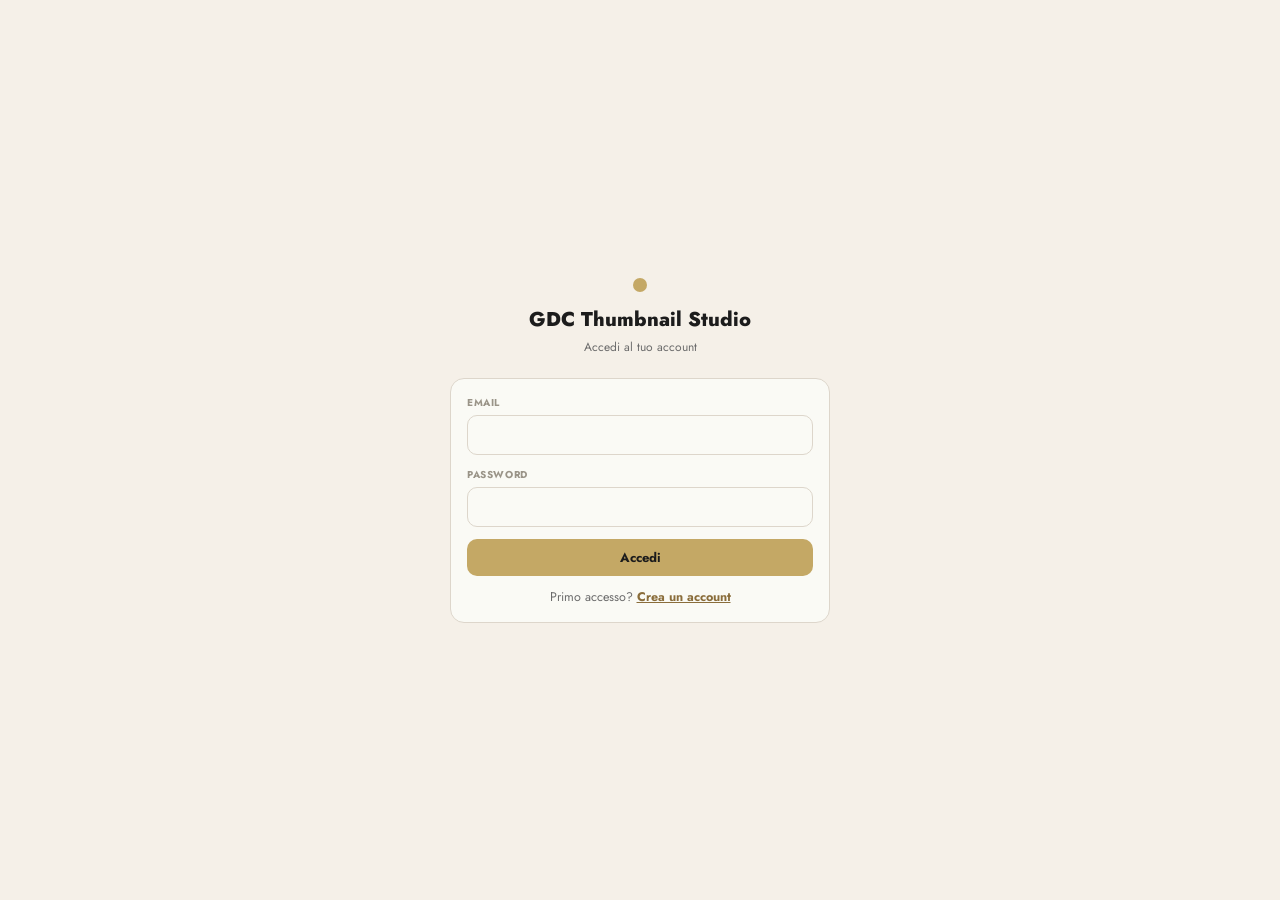
==== client.html @ 1173eec7 "Fix capture-frame job crash and add back navigation everywhere - capture_frames.py: sb_update() call" ====
<!DOCTYPE html>
<html lang="it">
<head>
<meta charset="UTF-8">
<meta name="viewport" content="width=device-width, initial-scale=1.0">
<title>GDC Thumbnail Studio — Il tuo spazio</title>
<link rel="stylesheet" href="assets/style.css">
<style>
  /* ── STEPPER VERTICALE ── */
  .stepper{ display:flex; flex-direction:column; gap:10px; }
  .step-card{ background:var(--bianco); border:1.5px solid var(--border); border-radius:14px; overflow:hidden; scroll-margin-top:70px; }
  .step-card.done{ border-color:var(--maker); }
  .step-card.current:not(.open){ border-color:var(--sabbia); }
  .step-head{ display:flex; align-items:center; gap:12px; padding:14px 16px; cursor:pointer; user-select:none; }
  .step-num{ width:28px; height:28px; border-radius:50%; background:var(--carta); border:1.5px solid var(--border); display:flex; align-items:center; justify-content:center; font-weight:800; font-size:12px; flex-shrink:0; color:var(--grigio); }
  .step-card.done .step-num{ background:var(--maker); border-color:var(--maker); color:#fff; }
  .step-card.current .step-num{ background:var(--sabbia); border-color:var(--sabbia-dk); color:var(--nero); }
  .step-title{ font-weight:800; font-size:14px; flex:1; }
  .step-chevron{ color:var(--grigio); transition:transform .2s; flex-shrink:0; }
  .step-card.open .step-chevron{ transform:rotate(180deg); }
  .step-body{ display:none; padding:0 16px 16px; }
  .step-card.open .step-body{ display:block; }
  .kit-card{ position:relative; border-radius:var(--radius-sm); overflow:hidden; border:1.5px solid var(--border); background:var(--bianco); min-height:110px; display:flex; flex-direction:column; }
  .kit-card img{ width:100%; aspect-ratio:16/9; object-fit:cover; }
  .kit-card .kit-body{ padding:8px 10px; flex:1; display:flex; flex-direction:column; gap:4px; }
  .kit-card .kit-del{ position:absolute; top:6px; right:6px; }
  .kit-card .kit-edit{ position:absolute; top:6px; left:6px; }

  /* ── SELETTORE MODELLO INLINE (button + dropdown per step) ── */
  .model-picker{ position:relative; }
  .model-picker-list{ position:absolute; top:100%; right:0; margin-top:6px; background:var(--bianco); border:1.5px solid var(--border); border-radius:12px; box-shadow:0 10px 28px rgba(0,0,0,.14); min-width:250px; max-width:320px; z-index:60; padding:6px; display:none; }
  .model-picker.open .model-picker-list{ display:block; }
  .model-picker-row{ display:flex; align-items:center; gap:8px; padding:8px 10px; border-radius:8px; cursor:pointer; font-size:12.5px; }
  .model-picker-row:hover{ background:var(--carta); }
  .model-picker-row.active{ background:var(--carta); font-weight:700; }
  .model-picker-cost{ font-size:14px; flex-shrink:0; }
  .model-picker-empty{ padding:8px 10px; font-size:12px; color:var(--grigio); }
  .model-picker-manage{ display:block; text-align:center; font-size:11px; padding:7px; margin-top:2px; border-top:1px solid var(--border); color:var(--grigio); }

  /* ── KIT → GALLERIA (riuso immagini permanenti) ── */
  .kit-pick-card{ position:relative; border-radius:var(--radius-sm); overflow:hidden; border:1.5px solid var(--border); cursor:pointer; }
  .kit-pick-card img{ width:100%; aspect-ratio:1/1; object-fit:cover; display:block; }
  .kit-pick-card .kit-pick-add{ position:absolute; inset:0; display:flex; align-items:center; justify-content:center; background:rgba(0,0,0,.0); color:#fff; font-size:22px; opacity:0; transition:opacity .15s, background .15s; }
  .kit-pick-card:hover .kit-pick-add{ opacity:1; background:rgba(0,0,0,.35); }

  /* ── MODIFICA IMMAGINE CON AI (overlay) ── */
  .edit-compare{ display:grid; grid-template-columns:1fr 1fr; gap:10px; }
  .edit-compare img{ width:100%; border-radius:10px; background:var(--carta); }
  @media (max-width:560px){ .edit-compare{ grid-template-columns:1fr; } }

  /* ── IMPOSTAZIONI: righe provider compatte ── */
  .settings-provider-row{ border:1.5px solid var(--border); border-radius:12px; padding:10px 12px; margin-bottom:8px; }
  .settings-provider-row.active{ border-color:var(--maker); }
</style>
</head>
<body>

<div class="topbar">
  <div class="topbar-left">
    <button class="btn btn-gh btn-sm" onclick="goBack('onboarding.html')">← Indietro</button>
    <a class="btn btn-gh btn-sm" href="clients.html">🔑 Master</a>
    <div class="brand" id="clientBrandName">…</div>
  </div>
  <div class="topbar-right">
    <button class="btn btn-gh btn-sm" onclick="logout()">Esci</button>
  </div>
</div>

<div class="container" id="mainContainer" style="display:none;">

  <div class="flex items-center gap-8 mb-8" style="flex-wrap:wrap;">
    <div class="ttl" style="margin:0;" id="clientTitle">—</div>
    <div id="clientTags" class="flex gap-6" style="flex-wrap:wrap;"></div>
  </div>

  <div class="tabs" id="mainTabBar">
    <button class="tab-btn on" data-tab="view-create">🎬 Crea miniatura</button>
    <button class="tab-btn" data-tab="view-profile">👤 Profilo</button>
    <button class="tab-btn" data-tab="view-settings">⚙️ Impostazioni</button>
  </div>

  <!-- ═══════════════════ VIEW: CREA MINIATURA ═══════════════════ -->
  <div class="tab-panel on" id="view-create">

    <div class="card mt-12 mb-8" style="padding:10px 14px;">
      <div class="flex items-center gap-10" style="flex-wrap:wrap;">
        <label class="lbl" style="margin:0;">Video in lavorazione</label>
        <select class="select" id="activeVideoSelect" style="max-width:360px;flex:1;"></select>
      </div>
    </div>

    <div class="stepper">

      <!-- STEP 1: CANALE & VIDEO -->
      <div class="step-card" id="step-video">
        <div class="step-head"><span class="step-num">1</span><span class="step-title">📺 Canale &amp; Video</span><span class="step-chevron">⌄</span></div>
        <div class="step-body">
          <div class="flex items-center justify-between mb-8" style="flex-wrap:wrap;gap:8px;">
            <div class="section-lbl" style="margin:0;">I tuoi video</div>
            <div class="flex gap-8">
              <button class="btn btn-s btn-sm" onclick="importFromChannel()">⟳ Importa dal canale (RSS)</button>
              <button class="btn btn-p btn-sm" onclick="openNewVideo()">＋ Aggiungi video</button>
            </div>
          </div>
          <div id="videoList"><div class="loader">Caricamento…</div></div>
        </div>
      </div>

      <!-- STEP 2: GALLERIA VOLTO -->
      <div class="step-card" id="step-gallery">
        <div class="step-head"><span class="step-num">2</span><span class="step-title">🖼️ Galleria volto</span><span class="step-chevron">⌄</span></div>
        <div class="step-body">
          <div class="section-lbl">Carica screenshot / foto del volto</div>
          <div class="dropzone" id="galleryDropzone">
            <input type="file" id="galleryFileInput" multiple accept="image/*">
            Trascina qui le immagini o clicca per selezionarle<br>
            <span class="text-xs">JPG/PNG — verranno segnate come "approvate" (curate a mano)</span>
          </div>

          <div class="card mt-12" id="captureAutoCard">
            <div class="flex items-center justify-between" style="flex-wrap:wrap;gap:8px;">
              <div>
                <div class="section-lbl" style="margin:0;">Raccolta automatica frame (yt-dlp)</div>
                <div class="text-xs text-grigio mt-8">Estrae fotogrammi candidati dai video del canale per la revisione manuale qui sotto.</div>
              </div>
              <button class="btn btn-g btn-sm" onclick="startCaptureJob()">▶ Avvia raccolta automatica</button>
            </div>
            <div id="captureJobsList" class="mt-12"></div>
          </div>

          <div class="card mt-12" id="kitToGalleryCard">
            <div class="section-lbl" style="margin:0;">Dal tuo kit permanente</div>
            <p class="text-xs text-grigio mb-8">Tocca una foto per aggiungerla direttamente alla galleria di questo video, senza ricaricarla.</p>
            <div id="kitToGalleryGrid" class="gallery-grid"></div>
          </div>

          <div class="mt-12">
            <div class="flex items-center justify-between mb-8" style="flex-wrap:wrap;gap:8px;">
              <div class="tabs" style="padding:0;" id="galleryFilterBar">
                <button class="tab-btn on" data-gf="all">Tutte</button>
                <button class="tab-btn" data-gf="candidate">Da rivedere</button>
                <button class="tab-btn" data-gf="approved">Approvate</button>
                <button class="tab-btn" data-gf="rejected">Rifiutate</button>
              </div>
            </div>
            <div id="galleryGrid" class="gallery-grid"></div>
          </div>
        </div>
      </div>

      <!-- STEP 3: SCRIPT & ANALISI -->
      <div class="step-card" id="step-script">
        <div class="step-head"><span class="step-num">3</span><span class="step-title">📝 Script &amp; Analisi</span><span class="step-chevron">⌄</span></div>
        <div class="step-body">
          <div class="flex items-center justify-between mb-8" style="flex-wrap:wrap;gap:8px;">
            <div class="section-lbl" style="margin:0;">Motore di analisi attivo</div>
            <div class="model-picker" id="textModelPicker">
              <button type="button" class="btn btn-s btn-sm" id="textModelPickerBtn" onclick="toggleModelPicker('text')">—</button>
              <div class="model-picker-list" id="textModelPickerList"></div>
            </div>
          </div>
          <div class="section-lbl">Script del video selezionato</div>
          <textarea class="textarea" id="scriptContent" style="min-height:200px;" placeholder="Incolla qui lo script, la scaletta o la bozza del video…"></textarea>
          <div class="flex gap-8 mt-12">
            <button class="btn btn-p" id="analyzeBtn" onclick="analyzeScript()">🤖 Analizza con AI</button>
            <button class="btn btn-s" onclick="saveScript()">Salva script</button>
          </div>
          <div id="scriptError" class="error-banner mt-12 hidden"></div>

          <div class="card mt-12 hidden" id="analysisCard">
            <div class="section-lbl">Analisi AI</div>
            <div class="grid grid-2">
              <div>
                <div class="lbl">Argomento</div>
                <div class="text-sm mb-8" id="an_topic">—</div>
                <div class="lbl">Tono</div>
                <div class="mb-8"><span class="tag tag-athlete" id="an_tone">—</span></div>
                <div class="lbl">Parole chiave</div>
                <div class="swatch-row mb-8" id="an_keywords"></div>
              </div>
              <div>
                <div class="lbl">Mood visivo</div>
                <div class="text-sm mb-8" id="an_mood">—</div>
                <div class="lbl">Palette colori</div>
                <div class="swatch-row mb-8" id="an_palette"></div>
              </div>
            </div>
            <div class="lbl">Titoli suggeriti (click per copiare)</div>
            <div class="swatch-row mb-8" id="an_titles"></div>
            <div class="lbl">Espressioni / pose consigliate</div>
            <div class="swatch-row mb-8" id="an_expr"></div>
            <div class="field mt-12">
              <label class="lbl">Prompt per generazione immagine (editabile)</label>
              <textarea class="textarea" id="an_prompt" style="min-height:80px;"></textarea>
            </div>
          </div>
        </div>
      </div>

      <!-- STEP 4: GENERA PROPOSTE -->
      <div class="step-card" id="step-generate">
        <div class="step-head"><span class="step-num">4</span><span class="step-title">✨ Genera proposte</span><span class="step-chevron">⌄</span></div>
        <div class="step-body">
          <div class="flex items-center justify-between mb-12" style="flex-wrap:wrap;gap:8px;">
            <div class="section-lbl" style="margin:0;">Provider attivo</div>
            <div class="model-picker" id="imageModelPicker">
              <button type="button" class="btn btn-s btn-sm" id="imageModelPickerBtn" onclick="toggleModelPicker('image')">—</button>
              <div class="model-picker-list" id="imageModelPickerList"></div>
            </div>
          </div>

          <div class="field">
            <label class="lbl">Prompt scena miniatura</label>
            <textarea class="textarea" id="genPrompt" style="min-height:90px;" placeholder="Descrivi la scena della miniatura (soggetto, espressione, ambientazione, stile)…"></textarea>
          </div>
          <div class="field">
            <label class="lbl">Prompt negativo (opzionale)</label>
            <input class="inp" id="genNegPrompt" value="blurry, low quality, distorted face, extra limbs, watermark, text">
          </div>
          <div class="field" style="max-width:220px;">
            <label class="lbl">Formato</label>
            <select class="select" id="genAspect">
              <option value="16:9">16:9 — standard YouTube</option>
              <option value="1:1">1:1 — quadrato</option>
              <option value="4:3">4:3</option>
            </select>
          </div>
          <div class="section-lbl mt-12">Immagini di riferimento volto (dalla galleria approvata)</div>
          <div id="genRefGrid" class="gallery-grid mb-8"></div>
          <button class="btn btn-p" id="generateBtn" onclick="runGenerate()">✨ Genera miniatura</button>
          <div id="genManualUpload" class="mt-12 hidden">
            <div class="info-banner mb-8">Provider "manuale": genera l'immagine altrove (es. ChatGPT/Midjourney) e caricala qui.</div>
            <div class="dropzone" id="manualResultDropzone">
              <input type="file" id="manualResultInput" accept="image/*">
              Carica l'immagine generata
            </div>
          </div>

          <div class="section-lbl mt-16">Risultati per questo video</div>
          <div id="jobsGrid" class="gallery-grid"></div>
        </div>
      </div>

      <!-- STEP 5: EDITOR -->
      <div class="step-card" id="step-editor">
        <div class="step-head"><span class="step-num">5</span><span class="step-title">🎨 Editor</span><span class="step-chevron">⌄</span></div>
        <div class="step-body">
          <div class="flex items-center gap-8 mb-8" style="flex-wrap:wrap;">
            <div class="section-lbl" style="margin:0;">Immagine di base</div>
            <button class="btn btn-s btn-sm" onclick="pickBaseFromJobs()">Da risultati generazione</button>
            <button class="btn btn-s btn-sm" onclick="pickBaseFromGallery()">Da galleria</button>
            <label class="btn btn-s btn-sm" style="cursor:pointer;">
              Carica file <input type="file" id="editorUploadInput" accept="image/*" class="hidden">
            </label>
          </div>
          <div id="baseImagePicker" class="gallery-grid hidden mb-8"></div>
          <div class="editor-layout">
            <div class="editor-canvas-wrap">
              <canvas id="editorCanvas" width="1280" height="720" style="width:100%;height:auto;"></canvas>
            </div>
            <div>
              <div class="section-lbl">Elementi</div>
              <div class="flex gap-6 wrap mb-8">
                <button class="btn btn-s btn-sm" onclick="addLayer('text')">+ Testo</button>
                <button class="btn btn-s btn-sm" onclick="addLayer('rect')">+ Rettangolo</button>
                <button class="btn btn-s btn-sm" onclick="addLayer('circle')">+ Cerchio</button>
                <button class="btn btn-s btn-sm" onclick="addLayer('arrow')">+ Freccia</button>
                <button class="btn btn-s btn-sm" onclick="addLayer('logo')">+ Logo</button>
              </div>
              <div id="layerList" class="mb-8"></div>
              <div id="layerProps"></div>
              <div class="field mt-12">
                <label class="lbl">Etichetta proposta</label>
                <input class="inp" id="proposalLabel">
              </div>
              <button class="btn btn-p btn-block" onclick="saveProposal()">💾 Salva come proposta</button>
            </div>
          </div>
        </div>
      </div>

      <!-- STEP 6: ANTEPRIMA & SBLOCCO -->
      <div class="step-card" id="step-preview">
        <div class="step-head"><span class="step-num">6</span><span class="step-title">✅ Anteprima &amp; Sblocco</span><span class="step-chevron">⌄</span></div>
        <div class="step-body">
          <p class="text-xs text-grigio mb-8">Ogni proposta ha la filigrana finché non viene sbloccata (in futuro: dopo il pagamento in base a dimensione canale/difficoltà — da definire).</p>
          <div id="proposalsByVideo"></div>
        </div>
      </div>

    </div>
  </div>

  <!-- ═══════════════════ VIEW: PROFILO ═══════════════════ -->
  <div class="tab-panel" id="view-profile">
    <div class="card mt-12">
      <div class="section-lbl">Dati del profilo</div>
      <form id="profileForm">
        <div class="field"><label class="lbl">Nome canale *</label><input class="inp" id="prof_name" required></div>
        <div class="field"><label class="lbl">URL canale</label><input class="inp" id="prof_channel_url"></div>
        <div class="grid grid-2">
          <div class="field"><label class="lbl">Nicchia</label><input class="inp" id="prof_niche"></div>
          <div class="field"><label class="lbl">Tono</label><input class="inp" id="prof_tone"></div>
        </div>
        <div class="field">
          <label class="lbl">Acquisizione screenshot</label>
          <select class="select" id="prof_capture_mode">
            <option value="manual">Solo manuale</option>
            <option value="auto">Solo automatica</option>
            <option value="both">Entrambe</option>
          </select>
        </div>
        <div class="field"><label class="lbl">Colori brand (hex, virgola)</label><input class="inp" id="prof_brand_colors"></div>
        <div class="field">
          <label class="lbl">Logo</label>
          <div class="flex items-center gap-10">
            <img id="prof_logo_preview" style="width:46px;height:46px;border-radius:10px;object-fit:cover;background:var(--carta);border:1.5px solid var(--border);">
            <input type="file" id="prof_logo_input" accept="image/*">
          </div>
        </div>
        <div class="field"><label class="lbl">Note</label><textarea class="textarea" id="prof_notes" style="min-height:70px;"></textarea></div>
        <button type="submit" class="btn btn-p btn-block">Salva profilo</button>
      </form>
    </div>

    <div class="card mt-12">
      <div class="section-lbl">Kit permanente</div>
      <p class="text-xs text-grigio mb-8">Foto del volto, documenti e regole di stile disponibili per ogni miniatura futura — non legati a un singolo video.</p>

      <div class="dropzone" id="kitImageDropzone">
        <input type="file" id="kitImageInput" multiple accept="image/*">
        Trascina qui foto di riferimento del volto o clicca per selezionarle
      </div>

      <div class="grid grid-2 mt-12">
        <label class="btn btn-s" style="cursor:pointer;justify-content:center;">
          📄 Carica documento <input type="file" id="kitDocInput" class="hidden">
        </label>
        <button class="btn btn-s" onclick="openKitNoteField()">📝 Aggiungi nota di stile</button>
      </div>

      <div class="field mt-12 hidden" id="kitNoteField">
        <label class="lbl">Nota di stile</label>
        <textarea class="textarea" id="kitNoteText" style="min-height:70px;" placeholder="Es. usa sempre sfondo scuro, font in maiuscolo, colori del brand…"></textarea>
        <button class="btn btn-p btn-sm mt-8" onclick="addKitNote()">Salva nota</button>
      </div>

      <div id="kitGrid" class="gallery-grid mt-12"></div>
    </div>
  </div>

  <!-- ═══════════════════ VIEW: IMPOSTAZIONI ═══════════════════ -->
  <div class="tab-panel" id="view-settings">

    <div class="card mt-12">
      <div class="section-lbl">🤖 Motori AI — tutti i passaggi</div>
      <p class="text-xs text-grigio mb-8">
        Stessa lista che vedi nei pulsanti rapidi di Script &amp; Analisi e Genera proposte —
        qui puoi anche aggiungere provider, incollare chiavi API e aprire il sito dell'IA.
        Le modifiche sono immediate ovunque nel tool.
      </p>

      <div class="section-lbl">📝 Analisi script</div>
      <div id="settingsListText" class="mb-8"></div>
      <button class="btn btn-s btn-sm mb-16" onclick="openSettingsProviderForm('text')">＋ Aggiungi motore analisi</button>

      <div class="section-lbl">✨ Generazione immagini</div>
      <div id="settingsListImage" class="mb-8"></div>
      <button class="btn btn-s btn-sm mb-16" onclick="openSettingsProviderForm('image')">＋ Aggiungi provider immagine</button>

      <div class="section-lbl">✏️ Modifica immagine (AI)</div>
      <div id="settingsListEdit" class="mb-8"></div>
      <button class="btn btn-s btn-sm" onclick="openSettingsProviderForm('edit')">＋ Aggiungi provider modifica</button>
    </div>

    <div class="card mt-12">
      <div class="section-lbl">🔔 Notifiche</div>
      <p class="text-xs text-grigio mb-8">L'invio vero e proprio arriva più avanti — da qui puoi già salvare le tue preferenze.</p>
      <div id="notifPrefsList"></div>
      <button class="btn btn-s btn-sm mt-8" onclick="saveNotificationPrefs()">Salva preferenze</button>
    </div>

    <div class="card mt-12">
      <div class="section-lbl">🔒 Dati sensibili</div>
      <div class="field"><label class="lbl">Email account</label><input class="inp" id="sec_email" disabled></div>
      <div class="grid grid-2">
        <div class="field"><label class="lbl">Nuova password</label><input class="inp" type="password" id="sec_pass1" autocomplete="new-password"></div>
        <div class="field"><label class="lbl">Conferma password</label><input class="inp" type="password" id="sec_pass2" autocomplete="new-password"></div>
      </div>
      <button class="btn btn-p btn-sm" onclick="changePassword()">Aggiorna password</button>
      <p class="text-xs text-grigio mt-8">Nome, canale, nicchia e logo si modificano nella tab Profilo.</p>
    </div>

  </div>

</div>

<!-- SHEET: gestione provider (Impostazioni) -->
<div class="overlay" id="settingsProvOverlay" onclick="if(event.target===this) closeOverlay('settingsProvOverlay')">
  <div class="sheet">
    <div class="sheet-header">
      <span class="sheet-title" id="settingsProvTitle">Nuovo provider</span>
      <button class="sheet-close" onclick="closeOverlay('settingsProvOverlay')">✕</button>
    </div>
    <form id="settingsProvForm">
      <input type="hidden" id="sf_target">
      <input type="hidden" id="sf_editId">
      <div class="field"><label class="lbl">Nome visualizzato</label><input class="inp" id="sf_name" required></div>
      <div class="field"><label class="lbl">Tipo</label><select class="select" id="sf_kind"></select></div>
      <div class="field"><label class="lbl">Modello (id sul provider)</label><input class="inp" id="sf_model"></div>
      <div class="field">
        <label class="lbl">Chiave API</label>
        <input class="inp" type="password" id="sf_api_key" autocomplete="off">
        <div class="hint" id="sf_key_link"></div>
      </div>
      <div class="field"><label class="lbl">Nome secret (alternativa alla chiave sopra)</label><input class="inp" id="sf_secret"></div>
      <div class="field"><label class="lbl">Parametri extra (JSON, opzionale)</label><textarea class="textarea" id="sf_extra"></textarea></div>
      <button type="submit" class="btn btn-p btn-block">Salva provider</button>
    </form>
  </div>
</div>

<!-- SHEET: nuovo video -->
<div class="overlay" id="newVideoOverlay" onclick="if(event.target===this) closeOverlay('newVideoOverlay')">
  <div class="sheet">
    <div class="sheet-header"><span class="sheet-title">Nuovo video</span><button class="sheet-close" onclick="closeOverlay('newVideoOverlay')">✕</button></div>
    <form id="newVideoForm">
      <div class="field"><label class="lbl">Titolo</label><input class="inp" id="nv_title" required></div>
      <div class="field"><label class="lbl">URL YouTube (opzionale)</label><input class="inp" id="nv_url" placeholder="https://youtube.com/watch?v=…"></div>
      <button type="submit" class="btn btn-p btn-block">Aggiungi</button>
    </form>
  </div>
</div>

<!-- SHEET: dettaglio immagine galleria -->
<div class="overlay" id="imgDetailOverlay" onclick="if(event.target===this) closeOverlay('imgDetailOverlay')">
  <div class="sheet">
    <div class="sheet-header"><span class="sheet-title">Dettaglio immagine</span><button class="sheet-close" onclick="closeOverlay('imgDetailOverlay')">✕</button></div>
    <img id="imgDetailPreview" style="width:100%;border-radius:10px;margin-bottom:12px;">
    <div class="grid grid-2">
      <div class="field"><label class="lbl">Posa</label><input class="inp" id="imgDetailPose" placeholder="es. braccia incrociate"></div>
      <div class="field"><label class="lbl">Espressione</label><input class="inp" id="imgDetailExpr" placeholder="es. sorpreso"></div>
    </div>
    <div class="field"><label class="lbl">Tag (virgola)</label><input class="inp" id="imgDetailTags"></div>
    <div class="flex gap-8 mb-8">
      <button class="btn btn-g btn-sm" onclick="setImgStatus('approved')">✓ Approva</button>
      <button class="btn btn-s btn-sm" onclick="setImgStatus('candidate')">↺ Da rivedere</button>
      <button class="btn btn-o btn-sm" onclick="setImgStatus('rejected')">✕ Rifiuta</button>
    </div>
    <div class="flex gap-8">
      <button class="btn btn-s btn-block" onclick="saveImgDetail()">Salva tag</button>
      <button class="btn btn-gh" onclick="deleteImg()">Elimina</button>
    </div>
  </div>
</div>

<!-- SHEET: modifica immagine con AI (via testo) -->
<div class="overlay" id="imgEditOverlay" onclick="if(event.target===this) closeOverlay('imgEditOverlay')">
  <div class="sheet">
    <div class="sheet-header">
      <span class="sheet-title">✏️ Modifica con AI</span>
      <button class="sheet-close" onclick="closeOverlay('imgEditOverlay')">✕</button>
    </div>

    <div class="flex items-center justify-between mb-8" style="flex-wrap:wrap;gap:8px;">
      <div class="section-lbl" style="margin:0;">Motore di modifica attivo</div>
      <div class="model-picker" id="editModelPicker">
        <button type="button" class="btn btn-s btn-sm" id="editModelPickerBtn" onclick="toggleModelPicker('edit')">—</button>
        <div class="model-picker-list" id="editModelPickerList"></div>
      </div>
    </div>

    <div class="edit-compare mb-12">
      <div>
        <div class="lbl">Originale</div>
        <img id="editOrigImg">
      </div>
      <div>
        <div class="lbl">Risultato</div>
        <img id="editResultImg" style="display:none;">
        <div id="editResultPlaceholder" class="empty text-xs" style="padding:24px 8px;">Scrivi un'istruzione e genera per vedere il risultato qui.</div>
      </div>
    </div>

    <div class="field">
      <label class="lbl">Istruzione di modifica</label>
      <textarea class="textarea" id="editPrompt" style="min-height:70px;" placeholder="Es. rendi lo sfondo più scuro, aggiungi un sorriso, cambia la maglietta di colore blu…"></textarea>
    </div>
    <div id="editError" class="error-banner mt-8 hidden"></div>
    <button class="btn btn-p btn-block mt-8" id="editRunBtn" onclick="runImageEdit()">✨ Genera modifica</button>

    <div class="flex gap-8 mt-12 hidden" id="editApplyRow">
      <button class="btn btn-s btn-block" onclick="applyEditResult('new')">Salva come nuova immagine</button>
      <button class="btn btn-g btn-block" onclick="applyEditResult('replace')">Sostituisci originale</button>
    </div>
  </div>
</div>

<script src="assets/app.js"></script>
<script src="assets/client-page.js"></script>
</body>
</html>
---- assets/style.css ----
/* GDC Thumbnail Studio — design system condiviso */
@import url('https://fonts.googleapis.com/css2?family=Jost:wght@400;500;600;700;800&display=swap');

:root{
  --carta:#F5F0E8; --nero:#1C1C1C; --bianco:#FAFAF5;
  --maker:#4A7C59; --maker-bg:#C7DFCF; --maker-dk:#3A6145;
  --sabbia:#C4A865; --sabbia-dk:#8A6D3B; --sabbia-bg:#E9DFC9; --sabbia-txt:#7A5C20;
  --life:#C2193A; --life-mid:#E9415A; --life-bg:#F5E0E6;
  --athlete:#2B5F9E; --athlete-bg:#D9E6F3;
  --grigio:#6B6B6B; --grigio-lt:#9A9488; --border:#ddd6cb;
  --radius:14px; --radius-sm:10px;
}
@media(prefers-color-scheme:dark){
  :root{ --carta:#1A1A1A; --bianco:#242424; --nero:#F0EBE1; --border:#3A3A3A; --grigio:#9A9A9A; --grigio-lt:#7A7A7A; }
}
*{ box-sizing:border-box; margin:0; padding:0; -webkit-tap-highlight-color:transparent; }
html,body{ height:100%; }
body{
  font-family:'Jost',sans-serif; background:var(--carta); color:var(--nero);
  min-height:100vh; font-size:14px;
}
input,textarea,button,select{ font-family:inherit; font-size:inherit; color:inherit; }
a{ color:inherit; }
img{ max-width:100%; display:block; }

/* ── LAYOUT ── */
.topbar{
  display:flex; align-items:center; justify-content:space-between;
  padding:0 20px; height:58px; background:var(--bianco);
  border-bottom:1.5px solid var(--border); position:sticky; top:0; z-index:100; gap:12px;
}
.topbar-left{ display:flex; align-items:center; gap:12px; min-width:0; }
.brand{ display:flex; align-items:center; gap:8px; font-weight:800; font-size:15px; letter-spacing:-.01em; white-space:nowrap; }
.brand-dot{ width:10px; height:10px; border-radius:50%; background:var(--sabbia); flex-shrink:0; }
.topbar-right{ display:flex; align-items:center; gap:8px; flex-shrink:0; }
.container{ max-width:1180px; margin:0 auto; padding:20px; }
.container-sm{ max-width:520px; margin:0 auto; padding:20px; }

/* ── BUTTONS ── */
.btn{ padding:9px 16px; border-radius:10px; border:none; font-weight:700; font-size:13px; cursor:pointer; transition:background .15s,transform .1s,border-color .15s; font-family:'Jost',sans-serif; display:inline-flex; align-items:center; gap:6px; white-space:nowrap; }
.btn:active{ transform:scale(.98); }
.btn:disabled{ opacity:.5; cursor:not-allowed; }
.btn-p{ background:var(--sabbia); color:var(--nero); }
.btn-p:hover:not(:disabled){ background:#B89855; }
.btn-g{ background:var(--maker); color:#fff; }
.btn-g:hover:not(:disabled){ background:var(--maker-dk); }
.btn-o{ background:var(--life); color:#fff; }
.btn-o:hover:not(:disabled){ background:#a3122f; }
.btn-s{ background:var(--carta); color:var(--nero); border:1.5px solid var(--border); }
.btn-s:hover:not(:disabled){ background:var(--border); }
.btn-gh{ background:transparent; color:var(--grigio); border:1.5px solid var(--border); }
.btn-gh:hover:not(:disabled){ background:var(--bianco); border-color:var(--grigio); }
.btn-sm{ padding:6px 11px; font-size:12px; }
.btn-icon{ width:34px; height:34px; padding:0; border-radius:9px; display:inline-flex; align-items:center; justify-content:center; }
.btn-block{ width:100%; justify-content:center; }

/* ── FORMS ── */
.field{ display:flex; flex-direction:column; gap:5px; margin-bottom:12px; }
.lbl{ font-size:10px; font-weight:700; color:var(--grigio-lt); letter-spacing:.06em; text-transform:uppercase; }
.inp,.select,.textarea{
  width:100%; padding:9px 12px; border-radius:var(--radius-sm); border:1.5px solid var(--border);
  background:var(--bianco); color:var(--nero); outline:none; transition:border-color .15s; font-family:'Jost',sans-serif;
}
.inp:focus,.select:focus,.textarea:focus{ border-color:var(--sabbia); }
.textarea{ resize:vertical; min-height:110px; line-height:1.5; }
.hint{ font-size:11px; color:var(--grigio); }
.error-banner{ background:var(--life-bg); color:var(--life); border:1.5px solid var(--life); border-radius:var(--radius-sm); padding:10px 13px; font-size:12.5px; font-weight:600; }
.info-banner{ background:var(--athlete-bg); color:var(--athlete); border:1.5px solid var(--athlete); border-radius:var(--radius-sm); padding:10px 13px; font-size:12.5px; font-weight:600; }
.ok-banner{ background:var(--maker-bg); color:var(--maker-dk); border:1.5px solid var(--maker); border-radius:var(--radius-sm); padding:10px 13px; font-size:12.5px; font-weight:600; }

/* ── CARDS ── */
.card{ background:var(--bianco); border:1.5px solid var(--border); border-radius:var(--radius); padding:16px; }
.card + .card{ margin-top:10px; }
.ttl{ font-size:19px; font-weight:800; letter-spacing:-.02em; margin-bottom:14px; }
.section-lbl{ font-size:11px; font-weight:700; color:var(--grigio-lt); text-transform:uppercase; letter-spacing:.07em; margin-bottom:8px; }

/* ── TAGS / BADGES ── */
.tag{ font-size:10px; font-weight:700; letter-spacing:.03em; padding:3px 9px; border-radius:999px; border:1.5px solid; display:inline-flex; align-items:center; gap:4px; white-space:nowrap; }
.tag-sabbia{ background:var(--sabbia-bg); color:var(--sabbia-txt); border-color:var(--sabbia); }
.tag-maker{ background:var(--maker-bg); color:var(--maker-dk); border-color:var(--maker); }
.tag-life{ background:var(--life-bg); color:var(--life); border-color:var(--life); }
.tag-athlete{ background:var(--athlete-bg); color:var(--athlete); border-color:var(--athlete); }
.tag-grigio{ background:var(--border); color:var(--grigio); border-color:var(--grigio-lt); }

/* ── TABS ── */
.tabs{ display:flex; gap:4px; overflow-x:auto; padding-bottom:2px; scrollbar-width:none; }
.tabs::-webkit-scrollbar{ display:none; }
.tab-btn{ flex-shrink:0; padding:9px 15px; border-radius:10px 10px 0 0; border:none; background:transparent; color:var(--grigio); font-weight:700; font-size:12.5px; cursor:pointer; font-family:'Jost',sans-serif; border-bottom:2.5px solid transparent; transition:all .15s; }
.tab-btn:hover{ color:var(--nero); }
.tab-btn.on{ color:var(--nero); border-bottom-color:var(--sabbia); background:var(--bianco); }
.tab-panel{ display:none; }
.tab-panel.on{ display:block; }

/* ── GRIDS ── */
.grid{ display:grid; gap:12px; }
.grid-2{ grid-template-columns:1fr 1fr; }
.grid-3{ grid-template-columns:repeat(3,1fr); }
.grid-4{ grid-template-columns:repeat(4,1fr); }
.gallery-grid{ display:grid; grid-template-columns:repeat(auto-fill,minmax(150px,1fr)); gap:10px; }
@media(max-width:720px){ .grid-2,.grid-3,.grid-4{ grid-template-columns:1fr 1fr; } }

/* ── CLIENT LIST ── */
.client-card{ background:var(--bianco); border:1.5px solid var(--border); border-radius:var(--radius); padding:14px 16px; display:flex; align-items:center; gap:12px; text-decoration:none; color:var(--nero); transition:border-color .15s,transform .1s; cursor:pointer; }
.client-card:hover{ border-color:var(--sabbia); transform:translateY(-1px); }
.client-avatar{ width:44px; height:44px; border-radius:12px; background:var(--sabbia-bg); display:flex; align-items:center; justify-content:center; font-weight:800; font-size:16px; color:var(--sabbia-dk); flex-shrink:0; overflow:hidden; }
.client-avatar img{ width:100%; height:100%; object-fit:cover; }
.client-info{ flex:1; min-width:0; display:flex; flex-direction:column; gap:4px; }
.client-name{ font-weight:800; font-size:14.5px; white-space:nowrap; overflow:hidden; text-overflow:ellipsis; }
.client-meta{ display:flex; gap:6px; flex-wrap:wrap; }
.client-stats{ display:flex; gap:14px; flex-shrink:0; }
.mini-stat{ display:flex; flex-direction:column; align-items:center; gap:1px; }
.mini-stat b{ font-size:15px; }
.mini-stat span{ font-size:9px; color:var(--grigio); text-transform:uppercase; letter-spacing:.04em; }
.arrow{ color:var(--border); font-size:1.1rem; }

/* ── GALLERY IMAGE CARD ── */
.img-card{ position:relative; border-radius:var(--radius-sm); overflow:hidden; border:1.5px solid var(--border); background:var(--bianco); aspect-ratio:16/9; }
.img-card img{ width:100%; height:100%; object-fit:cover; }
.img-card .img-badge{ position:absolute; top:6px; left:6px; }
.img-card .img-actions{ position:absolute; bottom:0; left:0; right:0; display:flex; gap:4px; padding:6px; background:linear-gradient(transparent,rgba(0,0,0,.55)); opacity:0; transition:opacity .15s; }
.img-card:hover .img-actions{ opacity:1; }
.img-card .img-actions .btn{ flex:1; padding:5px; font-size:11px; }

/* ── DROPZONE ── */
.dropzone{ border:2px dashed var(--border); border-radius:var(--radius); padding:26px; text-align:center; color:var(--grigio); cursor:pointer; transition:border-color .15s,background .15s; }
.dropzone:hover,.dropzone.drag{ border-color:var(--sabbia); background:var(--sabbia-bg); }
.dropzone input{ display:none; }

/* ── MODAL / SHEET ── */
.overlay{ position:fixed; inset:0; background:rgba(28,28,28,.45); z-index:200; opacity:0; pointer-events:none; transition:opacity .18s; display:flex; align-items:center; justify-content:center; padding:16px; }
.overlay.open{ opacity:1; pointer-events:auto; }
.sheet{ width:100%; max-width:520px; max-height:88vh; overflow-y:auto; background:var(--bianco); border-radius:18px; padding:20px; transform:translateY(14px); transition:transform .18s; }
.overlay.open .sheet{ transform:translateY(0); }
.sheet-header{ display:flex; align-items:center; justify-content:space-between; margin-bottom:14px; }
.sheet-title{ font-size:16px; font-weight:800; }
.sheet-close{ width:28px; height:28px; border-radius:50%; border:none; background:var(--carta); color:var(--grigio); cursor:pointer; font-size:14px; }

/* ── EMPTY STATE ── */
.empty{ text-align:center; padding:40px 20px; color:var(--grigio); }
.empty-icon{ font-size:1.8rem; margin-bottom:8px; opacity:.5; }

/* ── LOADER ── */
.loader{ text-align:center; padding:30px; color:var(--grigio-lt); font-size:12.5px; }

/* ── FAB ── */
.fab{ position:fixed; bottom:22px; right:20px; width:52px; height:52px; border-radius:50%; background:var(--sabbia); border:none; display:flex; align-items:center; justify-content:center; font-size:1.4rem; cursor:pointer; box-shadow:0 4px 16px rgba(196,168,101,.4); transition:transform .15s; z-index:60; }
.fab:hover{ transform:scale(1.07); }

/* ── COLOR SWATCH ── */
.swatch{ width:22px; height:22px; border-radius:6px; border:1.5px solid var(--border); flex-shrink:0; }
.swatch-row{ display:flex; gap:6px; flex-wrap:wrap; }

/* ── EDITOR ── */
.editor-layout{ display:grid; grid-template-columns:1fr 260px; gap:14px; align-items:start; }
@media(max-width:860px){ .editor-layout{ grid-template-columns:1fr; } }
.editor-canvas-wrap{ background:#111; border-radius:var(--radius); padding:10px; display:flex; align-items:center; justify-content:center; overflow:auto; }
#editorCanvas{ background:#000; max-width:100%; border-radius:6px; cursor:default; }
.layer-row{ display:flex; align-items:center; gap:6px; padding:6px 8px; border-radius:8px; border:1.5px solid var(--border); background:var(--carta); margin-bottom:5px; font-size:11.5px; cursor:pointer; }
.layer-row.on{ border-color:var(--sabbia); background:var(--sabbia-bg); }

/* ── UTIL ── */
.flex{ display:flex; } .items-center{ align-items:center; } .justify-between{ justify-content:space-between; }
.gap-6{ gap:6px; } .gap-8{ gap:8px; } .gap-10{ gap:10px; } .gap-12{ gap:12px; }
.mt-8{ margin-top:8px; } .mt-12{ margin-top:12px; } .mt-16{ margin-top:16px; } .mb-8{ margin-bottom:8px; }
.text-grigio{ color:var(--grigio); } .text-sm{ font-size:12px; } .text-xs{ font-size:10.5px; }
.wrap{ flex-wrap:wrap; }
.pointer{ cursor:pointer; }
.hidden{ display:none !important; }
.toast-wrap{ position:fixed; top:16px; left:50%; transform:translateX(-50%); z-index:999; display:flex; flex-direction:column; gap:8px; align-items:center; }
.toast{ background:var(--nero); color:var(--carta); padding:9px 16px; border-radius:999px; font-size:12.5px; font-weight:600; box-shadow:0 4px 14px rgba(0,0,0,.25); animation:toastIn .18s ease; }
.toast.err{ background:var(--life); color:#fff; }
.toast.ok{ background:var(--maker); color:#fff; }
@keyframes toastIn{ from{ opacity:0; transform:translateY(-6px);} to{ opacity:1; transform:translateY(0);} }
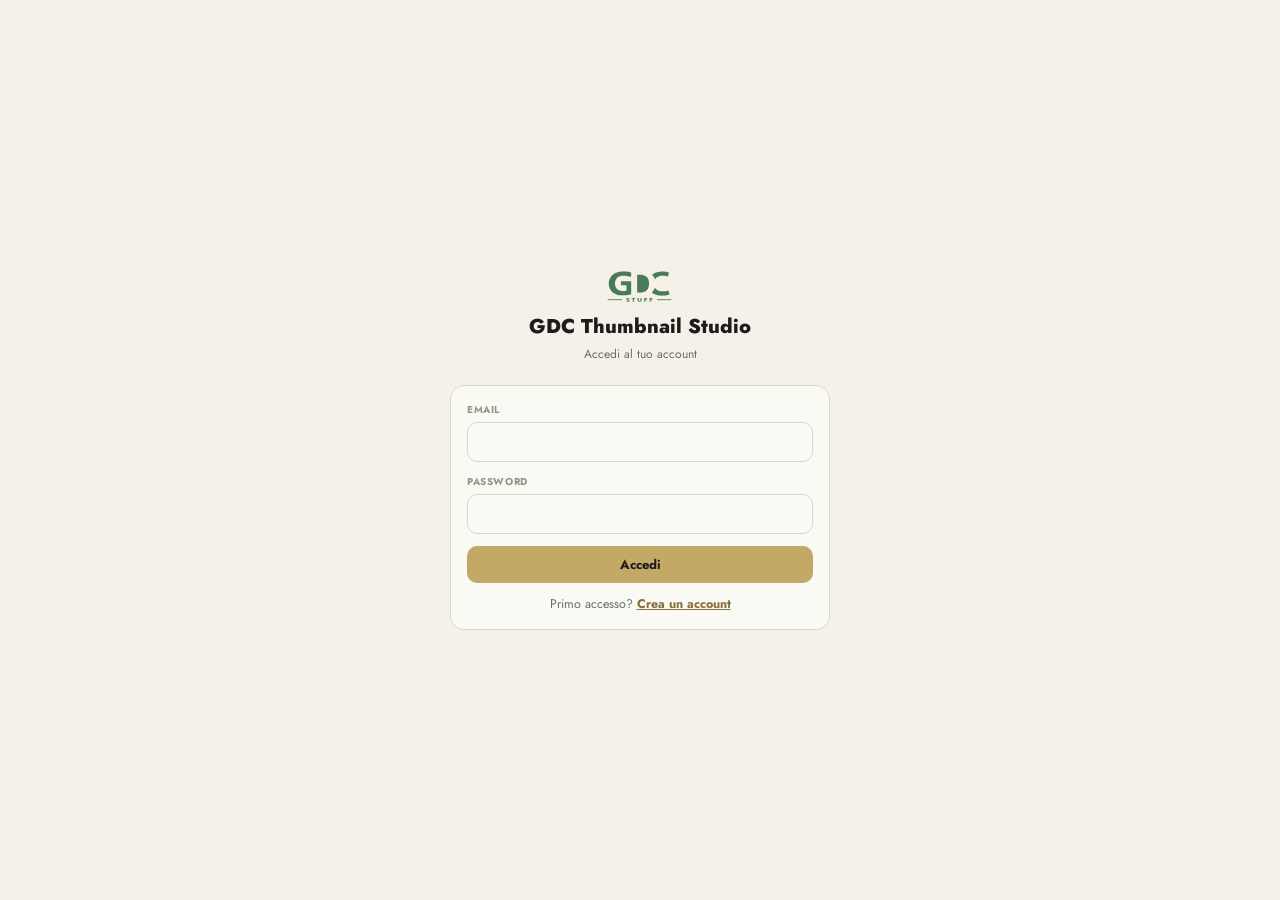
==== commit 7fcd7cd7: "Isola davvero il pannello Master dai profili cliente, redesign vista Master, logo reale Sicurezza: p" ====
--- a/client.html
+++ b/client.html
@@ -40,7 +40,7 @@
   /* ── KIT → GALLERIA (riuso immagini permanenti) ── */
   .kit-pick-card{ position:relative; border-radius:var(--radius-sm); overflow:hidden; border:1.5px solid var(--border); cursor:pointer; }
   .kit-pick-card img{ width:100%; aspect-ratio:1/1; object-fit:cover; display:block; }
-  .kit-pick-card .kit-pick-add{ position:absolute; inset:0; display:flex; align-items:center; justify-content:center; background:rgba(0,0,0,.0); color:#fff; font-size:22px; opacity:0; transition:opacity .15s, background .15s; }
+  .kit-pick-card .kit-pick-add{ position:absolute; inset:0; display:flex; align-items:center; justify-content:center; gap:6px; background:rgba(0,0,0,.0); color:#fff; font-size:12.5px; font-weight:700; opacity:0; transition:opacity .15s, background .15s; text-align:center; padding:8px; }
   .kit-pick-card:hover .kit-pick-add{ opacity:1; background:rgba(0,0,0,.35); }
 
   /* ── MODIFICA IMMAGINE CON AI (overlay) ── */
@@ -57,8 +57,7 @@
 
 <div class="topbar">
   <div class="topbar-left">
-    <button class="btn btn-gh btn-sm" onclick="goBack('onboarding.html')">← Indietro</button>
-    <a class="btn btn-gh btn-sm" href="clients.html">🔑 Master</a>
+    <button class="btn btn-gh btn-sm" onclick="goBack('onboarding.html')"><svg class="icon icon-sm" aria-hidden="true"><use href="assets/icons.svg#icon-arrow-left"></use></svg> Indietro</button>
     <div class="brand" id="clientBrandName">…</div>
   </div>
   <div class="topbar-right">
@@ -74,13 +73,28 @@
   </div>
 
   <div class="tabs" id="mainTabBar">
-    <button class="tab-btn on" data-tab="view-create">🎬 Crea miniatura</button>
-    <button class="tab-btn" data-tab="view-profile">👤 Profilo</button>
-    <button class="tab-btn" data-tab="view-settings">⚙️ Impostazioni</button>
+    <button class="tab-btn on" data-tab="view-create"><svg class="icon icon-sm" aria-hidden="true"><use href="assets/icons.svg#icon-create"></use></svg> Crea miniatura</button>
+    <button class="tab-btn" data-tab="view-profile"><svg class="icon icon-sm" aria-hidden="true"><use href="assets/icons.svg#icon-user"></use></svg> Profilo</button>
+    <button class="tab-btn" data-tab="view-pricing"><svg class="icon icon-sm" aria-hidden="true"><use href="assets/icons.svg#icon-tag"></use></svg> Prezzi</button>
+    <button class="tab-btn" data-tab="view-settings"><svg class="icon icon-sm" aria-hidden="true"><use href="assets/icons.svg#icon-settings"></use></svg> Impostazioni</button>
   </div>
 
   <!-- ═══════════════════ VIEW: CREA MINIATURA ═══════════════════ -->
   <div class="tab-panel on" id="view-create">
+
+    <div class="card mt-12 mb-8 hidden" id="profileCompletenessCard">
+      <div class="flex items-center justify-between mb-8" style="flex-wrap:wrap;gap:8px;">
+        <div>
+          <div class="section-lbl" style="margin:0;">Profilo <span id="pcPercent">—</span>% completo</div>
+          <div class="text-xs text-grigio mt-8">Un profilo completo (foto, logo, tono) rende le miniature generate più coerenti e affidabili.</div>
+        </div>
+        <button class="btn btn-p btn-sm" onclick="document.querySelector('#mainTabBar [data-tab=&quot;view-profile&quot;]').click();">Completa il profilo</button>
+      </div>
+      <div style="height:6px;background:var(--carta);border-radius:99px;overflow:hidden;margin-bottom:10px;">
+        <div id="pcBar" style="height:100%;background:var(--maker);width:0%;transition:width .3s;"></div>
+      </div>
+      <div id="pcChecklist" class="flex gap-6" style="flex-wrap:wrap;"></div>
+    </div>
 
     <div class="card mt-12 mb-8" style="padding:10px 14px;">
       <div class="flex items-center gap-10" style="flex-wrap:wrap;">
@@ -93,13 +107,13 @@
 
       <!-- STEP 1: CANALE & VIDEO -->
       <div class="step-card" id="step-video">
-        <div class="step-head"><span class="step-num">1</span><span class="step-title">📺 Canale &amp; Video</span><span class="step-chevron">⌄</span></div>
+        <div class="step-head"><span class="step-num">1</span><svg class="icon" aria-hidden="true"><use href="assets/icons.svg#icon-tv"></use></svg><span class="step-title">Canale &amp; Video</span><span class="step-chevron">⌄</span></div>
         <div class="step-body">
           <div class="flex items-center justify-between mb-8" style="flex-wrap:wrap;gap:8px;">
             <div class="section-lbl" style="margin:0;">I tuoi video</div>
             <div class="flex gap-8">
-              <button class="btn btn-s btn-sm" onclick="importFromChannel()">⟳ Importa dal canale (RSS)</button>
-              <button class="btn btn-p btn-sm" onclick="openNewVideo()">＋ Aggiungi video</button>
+              <button class="btn btn-s btn-sm" onclick="importFromChannel()"><svg class="icon icon-sm" aria-hidden="true"><use href="assets/icons.svg#icon-refresh"></use></svg> Importa dal canale (RSS)</button>
+              <button class="btn btn-p btn-sm" onclick="openNewVideo()"><svg class="icon icon-sm" aria-hidden="true"><use href="assets/icons.svg#icon-plus"></use></svg> Aggiungi video</button>
             </div>
           </div>
           <div id="videoList"><div class="loader">Caricamento…</div></div>
@@ -108,7 +122,7 @@
 
       <!-- STEP 2: GALLERIA VOLTO -->
       <div class="step-card" id="step-gallery">
-        <div class="step-head"><span class="step-num">2</span><span class="step-title">🖼️ Galleria volto</span><span class="step-chevron">⌄</span></div>
+        <div class="step-head"><span class="step-num">2</span><svg class="icon" aria-hidden="true"><use href="assets/icons.svg#icon-image"></use></svg><span class="step-title">Galleria volto</span><span class="step-chevron">⌄</span></div>
         <div class="step-body">
           <div class="section-lbl">Carica screenshot / foto del volto</div>
           <div class="dropzone" id="galleryDropzone">
@@ -150,7 +164,7 @@
 
       <!-- STEP 3: SCRIPT & ANALISI -->
       <div class="step-card" id="step-script">
-        <div class="step-head"><span class="step-num">3</span><span class="step-title">📝 Script &amp; Analisi</span><span class="step-chevron">⌄</span></div>
+        <div class="step-head"><span class="step-num">3</span><svg class="icon" aria-hidden="true"><use href="assets/icons.svg#icon-file-text"></use></svg><span class="step-title">Script &amp; Analisi</span><span class="step-chevron">⌄</span></div>
         <div class="step-body">
           <div class="flex items-center justify-between mb-8" style="flex-wrap:wrap;gap:8px;">
             <div class="section-lbl" style="margin:0;">Motore di analisi attivo</div>
@@ -160,9 +174,10 @@
             </div>
           </div>
           <div class="section-lbl">Script del video selezionato</div>
-          <textarea class="textarea" id="scriptContent" style="min-height:200px;" placeholder="Incolla qui lo script, la scaletta o la bozza del video…"></textarea>
+          <div class="text-xs text-grigio mb-8">Il video magari non è ancora online: scrivi qui l'idea, la scaletta o la bozza — non serve un video pubblicato. Per lo stile generale del canale usa invece "Impara dallo stile del canale" nella tab Profilo.</div>
+          <textarea class="textarea" id="scriptContent" style="min-height:200px;" placeholder="Scrivi qui l'idea, la scaletta o la bozza del video…"></textarea>
           <div class="flex gap-8 mt-12">
-            <button class="btn btn-p" id="analyzeBtn" onclick="analyzeScript()">🤖 Analizza con AI</button>
+            <button class="btn btn-p" id="analyzeBtn" onclick="analyzeScript()"><svg class="icon icon-sm" aria-hidden="true"><use href="assets/icons.svg#icon-bot"></use></svg> Analizza con AI</button>
             <button class="btn btn-s" onclick="saveScript()">Salva script</button>
           </div>
           <div id="scriptError" class="error-banner mt-12 hidden"></div>
@@ -199,7 +214,7 @@
 
       <!-- STEP 4: GENERA PROPOSTE -->
       <div class="step-card" id="step-generate">
-        <div class="step-head"><span class="step-num">4</span><span class="step-title">✨ Genera proposte</span><span class="step-chevron">⌄</span></div>
+        <div class="step-head"><span class="step-num">4</span><svg class="icon" aria-hidden="true"><use href="assets/icons.svg#icon-sparkles"></use></svg><span class="step-title">Genera proposte</span><span class="step-chevron">⌄</span></div>
         <div class="step-body">
           <div class="flex items-center justify-between mb-12" style="flex-wrap:wrap;gap:8px;">
             <div class="section-lbl" style="margin:0;">Provider attivo</div>
@@ -217,17 +232,34 @@
             <label class="lbl">Prompt negativo (opzionale)</label>
             <input class="inp" id="genNegPrompt" value="blurry, low quality, distorted face, extra limbs, watermark, text">
           </div>
-          <div class="field" style="max-width:220px;">
-            <label class="lbl">Formato</label>
-            <select class="select" id="genAspect">
-              <option value="16:9">16:9 — standard YouTube</option>
-              <option value="1:1">1:1 — quadrato</option>
-              <option value="4:3">4:3</option>
-            </select>
+          <div class="field">
+            <label class="lbl">Formato / piattaforma</label>
+            <div class="format-presets" id="genFormatPresets">
+              <button type="button" class="format-preset active" data-w="1280" data-h="720" data-ratio="16:9" onclick="selectFormatPreset(this)">
+                <svg class="icon icon-sm" aria-hidden="true"><use href="assets/icons.svg#icon-tv"></use></svg>
+                <span>YouTube</span><small>1280×720</small>
+              </button>
+              <button type="button" class="format-preset" data-w="1080" data-h="1920" data-ratio="9:16" onclick="selectFormatPreset(this)">
+                <svg class="icon icon-sm" aria-hidden="true"><use href="assets/icons.svg#icon-smartphone"></use></svg>
+                <span>Shorts / TikTok / Reels</span><small>1080×1920</small>
+              </button>
+              <button type="button" class="format-preset" data-w="1080" data-h="1350" data-ratio="4:5" onclick="selectFormatPreset(this)">
+                <svg class="icon icon-sm" aria-hidden="true"><use href="assets/icons.svg#icon-image"></use></svg>
+                <span>Instagram post</span><small>1080×1350</small>
+              </button>
+              <button type="button" class="format-preset" data-w="1200" data-h="630" data-ratio="1.91:1" onclick="selectFormatPreset(this)">
+                <svg class="icon icon-sm" aria-hidden="true"><use href="assets/icons.svg#icon-file-text"></use></svg>
+                <span>Facebook / LinkedIn</span><small>1200×630</small>
+              </button>
+              <button type="button" class="format-preset" data-w="1000" data-h="1500" data-ratio="2:3" onclick="selectFormatPreset(this)">
+                <svg class="icon icon-sm" aria-hidden="true"><use href="assets/icons.svg#icon-tag"></use></svg>
+                <span>Pinterest</span><small>1000×1500</small>
+              </button>
+            </div>
           </div>
           <div class="section-lbl mt-12">Immagini di riferimento volto (dalla galleria approvata)</div>
           <div id="genRefGrid" class="gallery-grid mb-8"></div>
-          <button class="btn btn-p" id="generateBtn" onclick="runGenerate()">✨ Genera miniatura</button>
+          <button class="btn btn-p" id="generateBtn" onclick="runGenerate()"><svg class="icon icon-sm" aria-hidden="true"><use href="assets/icons.svg#icon-sparkles"></use></svg> Genera miniatura</button>
           <div id="genManualUpload" class="mt-12 hidden">
             <div class="info-banner mb-8">Provider "manuale": genera l'immagine altrove (es. ChatGPT/Midjourney) e caricala qui.</div>
             <div class="dropzone" id="manualResultDropzone">
@@ -243,7 +275,7 @@
 
       <!-- STEP 5: EDITOR -->
       <div class="step-card" id="step-editor">
-        <div class="step-head"><span class="step-num">5</span><span class="step-title">🎨 Editor</span><span class="step-chevron">⌄</span></div>
+        <div class="step-head"><span class="step-num">5</span><svg class="icon" aria-hidden="true"><use href="assets/icons.svg#icon-palette"></use></svg><span class="step-title">Editor</span><span class="step-chevron">⌄</span></div>
         <div class="step-body">
           <div class="flex items-center gap-8 mb-8" style="flex-wrap:wrap;">
             <div class="section-lbl" style="margin:0;">Immagine di base</div>
@@ -261,11 +293,11 @@
             <div>
               <div class="section-lbl">Elementi</div>
               <div class="flex gap-6 wrap mb-8">
-                <button class="btn btn-s btn-sm" onclick="addLayer('text')">+ Testo</button>
-                <button class="btn btn-s btn-sm" onclick="addLayer('rect')">+ Rettangolo</button>
-                <button class="btn btn-s btn-sm" onclick="addLayer('circle')">+ Cerchio</button>
-                <button class="btn btn-s btn-sm" onclick="addLayer('arrow')">+ Freccia</button>
-                <button class="btn btn-s btn-sm" onclick="addLayer('logo')">+ Logo</button>
+                <button class="btn btn-s btn-sm" onclick="addLayer('text')"><svg class="icon icon-sm" aria-hidden="true"><use href="assets/icons.svg#icon-plus"></use></svg> Testo</button>
+                <button class="btn btn-s btn-sm" onclick="addLayer('rect')"><svg class="icon icon-sm" aria-hidden="true"><use href="assets/icons.svg#icon-plus"></use></svg> Rettangolo</button>
+                <button class="btn btn-s btn-sm" onclick="addLayer('circle')"><svg class="icon icon-sm" aria-hidden="true"><use href="assets/icons.svg#icon-plus"></use></svg> Cerchio</button>
+                <button class="btn btn-s btn-sm" onclick="addLayer('arrow')"><svg class="icon icon-sm" aria-hidden="true"><use href="assets/icons.svg#icon-plus"></use></svg> Freccia</button>
+                <button class="btn btn-s btn-sm" onclick="addLayer('logo')"><svg class="icon icon-sm" aria-hidden="true"><use href="assets/icons.svg#icon-plus"></use></svg> Logo</button>
               </div>
               <div id="layerList" class="mb-8"></div>
               <div id="layerProps"></div>
@@ -273,7 +305,7 @@
                 <label class="lbl">Etichetta proposta</label>
                 <input class="inp" id="proposalLabel">
               </div>
-              <button class="btn btn-p btn-block" onclick="saveProposal()">💾 Salva come proposta</button>
+              <button class="btn btn-p btn-block" onclick="saveProposal()"><svg class="icon icon-sm" aria-hidden="true"><use href="assets/icons.svg#icon-save"></use></svg> Salva come proposta</button>
             </div>
           </div>
         </div>
@@ -281,9 +313,9 @@
 
       <!-- STEP 6: ANTEPRIMA & SBLOCCO -->
       <div class="step-card" id="step-preview">
-        <div class="step-head"><span class="step-num">6</span><span class="step-title">✅ Anteprima &amp; Sblocco</span><span class="step-chevron">⌄</span></div>
+        <div class="step-head"><span class="step-num">6</span><svg class="icon" aria-hidden="true"><use href="assets/icons.svg#icon-check-circle"></use></svg><span class="step-title">Anteprima &amp; Sblocco</span><span class="step-chevron">⌄</span></div>
         <div class="step-body">
-          <p class="text-xs text-grigio mb-8">Ogni proposta ha la filigrana finché non viene sbloccata (in futuro: dopo il pagamento in base a dimensione canale/difficoltà — da definire).</p>
+          <p class="text-xs text-grigio mb-8">Ogni proposta ha la filigrana finché non la sblocchi. Lo sblocco è a pagamento — <a href="#" onclick="event.preventDefault();document.querySelector('#mainTabBar [data-tab=&quot;view-pricing&quot;]').click();">vedi i prezzi</a>.</p>
           <div id="proposalsByVideo"></div>
         </div>
       </div>
@@ -324,6 +356,27 @@
     </div>
 
     <div class="card mt-12">
+      <div class="section-lbl" style="display:flex;align-items:center;gap:6px;"><svg class="icon icon-sm" aria-hidden="true"><use href="assets/icons.svg#icon-lightbulb"></use></svg> Impara dallo stile del canale</div>
+      <p class="text-xs text-grigio mb-8">
+        Opzionale, non serve per ogni miniatura: il video nuovo di solito non è ancora
+        su YouTube. Usalo ogni tanto per analizzare un video già pubblicato ed estrarre
+        tono, mood e palette tipici del canale, da salvare come nota di stile qui sotto.
+        Richiede il motore <b>Google Gemini</b> attivo (unico che può guardare un video).
+      </p>
+      <div class="field">
+        <label class="lbl">URL di un video già pubblicato</label>
+        <input class="inp" id="kitAnalysisUrl" placeholder="https://www.youtube.com/watch?v=…">
+      </div>
+      <button class="btn btn-s btn-sm" id="kitAnalysisBtn" onclick="runKitChannelAnalysis()"><svg class="icon icon-sm" aria-hidden="true"><use href="assets/icons.svg#icon-sparkles"></use></svg> Analizza con Gemini</button>
+      <div id="kitAnalysisError" class="error-banner mt-8 hidden"></div>
+      <div id="kitAnalysisResult" class="mt-12 hidden">
+        <div class="lbl">Risultato</div>
+        <div class="text-sm mb-8" id="kitAnalysisSummary" style="white-space:pre-line;"></div>
+        <button class="btn btn-p btn-sm" onclick="saveKitChannelAnalysisAsNote()"><svg class="icon icon-sm" aria-hidden="true"><use href="assets/icons.svg#icon-save"></use></svg> Salva nel Kit come nota di stile</button>
+      </div>
+    </div>
+
+    <div class="card mt-12">
       <div class="section-lbl">Kit permanente</div>
       <p class="text-xs text-grigio mb-8">Foto del volto, documenti e regole di stile disponibili per ogni miniatura futura — non legati a un singolo video.</p>
 
@@ -334,9 +387,9 @@
 
       <div class="grid grid-2 mt-12">
         <label class="btn btn-s" style="cursor:pointer;justify-content:center;">
-          📄 Carica documento <input type="file" id="kitDocInput" class="hidden">
+          <svg class="icon icon-sm" aria-hidden="true"><use href="assets/icons.svg#icon-file-text"></use></svg> Carica documento <input type="file" id="kitDocInput" class="hidden">
         </label>
-        <button class="btn btn-s" onclick="openKitNoteField()">📝 Aggiungi nota di stile</button>
+        <button class="btn btn-s" onclick="openKitNoteField()"><svg class="icon icon-sm" aria-hidden="true"><use href="assets/icons.svg#icon-pencil"></use></svg> Aggiungi nota di stile</button>
       </div>
 
       <div class="field mt-12 hidden" id="kitNoteField">
@@ -349,39 +402,74 @@
     </div>
   </div>
 
+  <!-- ═══════════════════ VIEW: PREZZI ═══════════════════ -->
+  <div class="tab-panel" id="view-pricing">
+    <div class="card mt-12">
+      <div class="ttl" style="font-size:16px;margin-bottom:4px;">Quanto costa, in chiaro</div>
+      <p class="text-sm text-grigio mb-8">Nessun costo nascosto: generare e modificare miniature è sempre gratuito. Paghi solo quando vuoi togliere la filigrana da una miniatura finita, oppure se vuoi più margine di generazione ogni mese.</p>
+    </div>
+
+    <div class="card mt-12">
+      <div class="flex items-center justify-between mb-8" style="flex-wrap:wrap;gap:8px;">
+        <div class="section-lbl" style="margin:0;display:flex;align-items:center;gap:6px;"><svg class="icon" aria-hidden="true"><use href="assets/icons.svg#icon-sparkles"></use></svg> Generazioni</div>
+        <span class="tag tag-maker">Gratis</span>
+      </div>
+      <p class="text-sm mb-8"><b>30 generazioni AI al mese</b>, senza costo — comprende ogni volta che premi "Genera miniatura" o "Genera modifica". Sufficienti per 4-8 video con margine di tentativi. Nessuna carta richiesta: funziona con la tua chiave del motore che scegli in Impostazioni (anche quelli gratuiti come Hugging Face).</p>
+      <div class="hint">Il conteggio delle generazioni usate questo mese non è ancora attivo nel tool — per ora puoi generare senza limite mentre lo testiamo. Il tetto sopra è il valore che verrà applicato.</div>
+    </div>
+
+    <div class="card mt-12">
+      <div class="flex items-center justify-between mb-8" style="flex-wrap:wrap;gap:8px;">
+        <div class="section-lbl" style="margin:0;display:flex;align-items:center;gap:6px;"><svg class="icon" aria-hidden="true"><use href="assets/icons.svg#icon-bot"></use></svg> Abbonamento Creator</div>
+        <span class="tag tag-athlete">9,90€ / mese</span>
+      </div>
+      <p class="text-sm mb-8">Se pubblichi spesso, l'abbonamento conviene: <b>~150 generazioni al mese</b> invece di 30, più <b>2 sblocchi inclusi</b> (valore 8€) e prezzo di sblocco scontato sugli extra. Si attiva e disattiva quando vuoi, nessun vincolo.</p>
+      <div class="hint">Non ancora attivabile da qui — il pagamento ricorrente non è collegato. Fammi sapere quando vuoi che lo colleghiamo davvero.</div>
+    </div>
+
+    <div class="card mt-12">
+      <div class="flex items-center justify-between mb-8" style="flex-wrap:wrap;gap:8px;">
+        <div class="section-lbl" style="margin:0;display:flex;align-items:center;gap:6px;"><svg class="icon" aria-hidden="true"><use href="assets/icons.svg#icon-unlock"></use></svg> Sblocco miniatura</div>
+        <span class="tag tag-sabbia">4€ (3€ da abbonato)</span>
+      </div>
+      <p class="text-sm mb-8">Ogni miniatura che generi ha una filigrana finché non la sblocchi. Lo sblocco è <b>per singola miniatura</b>, un pagamento una tantum — non un abbonamento. Con l'abbonamento Creator attivo, ogni sblocco costa 3€ invece di 4€.</p>
+      <div class="hint">Il pulsante di sblocco nella scheda Anteprima funziona già e applica questo prezzo — il pagamento reale (carta) non è ancora collegato: per ora lo sblocco è gratuito mentre testiamo il tool.</div>
+    </div>
+  </div>
+
   <!-- ═══════════════════ VIEW: IMPOSTAZIONI ═══════════════════ -->
   <div class="tab-panel" id="view-settings">
 
     <div class="card mt-12">
-      <div class="section-lbl">🤖 Motori AI — tutti i passaggi</div>
+      <div class="section-lbl" style="display:flex;align-items:center;gap:6px;"><svg class="icon icon-sm" aria-hidden="true"><use href="assets/icons.svg#icon-bot"></use></svg> Motori AI — tutti i passaggi</div>
       <p class="text-xs text-grigio mb-8">
         Stessa lista che vedi nei pulsanti rapidi di Script &amp; Analisi e Genera proposte —
         qui puoi anche aggiungere provider, incollare chiavi API e aprire il sito dell'IA.
         Le modifiche sono immediate ovunque nel tool.
       </p>
 
-      <div class="section-lbl">📝 Analisi script</div>
+      <div class="section-lbl" style="display:flex;align-items:center;gap:6px;"><svg class="icon icon-sm" aria-hidden="true"><use href="assets/icons.svg#icon-file-text"></use></svg> Analisi script</div>
       <div id="settingsListText" class="mb-8"></div>
-      <button class="btn btn-s btn-sm mb-16" onclick="openSettingsProviderForm('text')">＋ Aggiungi motore analisi</button>
-
-      <div class="section-lbl">✨ Generazione immagini</div>
+      <button class="btn btn-s btn-sm mb-16" onclick="openSettingsProviderForm('text')"><svg class="icon icon-sm" aria-hidden="true"><use href="assets/icons.svg#icon-plus"></use></svg> Aggiungi motore analisi</button>
+
+      <div class="section-lbl" style="display:flex;align-items:center;gap:6px;"><svg class="icon icon-sm" aria-hidden="true"><use href="assets/icons.svg#icon-sparkles"></use></svg> Generazione immagini</div>
       <div id="settingsListImage" class="mb-8"></div>
-      <button class="btn btn-s btn-sm mb-16" onclick="openSettingsProviderForm('image')">＋ Aggiungi provider immagine</button>
-
-      <div class="section-lbl">✏️ Modifica immagine (AI)</div>
+      <button class="btn btn-s btn-sm mb-16" onclick="openSettingsProviderForm('image')"><svg class="icon icon-sm" aria-hidden="true"><use href="assets/icons.svg#icon-plus"></use></svg> Aggiungi provider immagine</button>
+
+      <div class="section-lbl" style="display:flex;align-items:center;gap:6px;"><svg class="icon icon-sm" aria-hidden="true"><use href="assets/icons.svg#icon-pencil"></use></svg> Modifica immagine (AI)</div>
       <div id="settingsListEdit" class="mb-8"></div>
-      <button class="btn btn-s btn-sm" onclick="openSettingsProviderForm('edit')">＋ Aggiungi provider modifica</button>
-    </div>
-
-    <div class="card mt-12">
-      <div class="section-lbl">🔔 Notifiche</div>
+      <button class="btn btn-s btn-sm" onclick="openSettingsProviderForm('edit')"><svg class="icon icon-sm" aria-hidden="true"><use href="assets/icons.svg#icon-plus"></use></svg> Aggiungi provider modifica</button>
+    </div>
+
+    <div class="card mt-12">
+      <div class="section-lbl" style="display:flex;align-items:center;gap:6px;"><svg class="icon icon-sm" aria-hidden="true"><use href="assets/icons.svg#icon-bell"></use></svg> Notifiche</div>
       <p class="text-xs text-grigio mb-8">L'invio vero e proprio arriva più avanti — da qui puoi già salvare le tue preferenze.</p>
       <div id="notifPrefsList"></div>
       <button class="btn btn-s btn-sm mt-8" onclick="saveNotificationPrefs()">Salva preferenze</button>
     </div>
 
     <div class="card mt-12">
-      <div class="section-lbl">🔒 Dati sensibili</div>
+      <div class="section-lbl" style="display:flex;align-items:center;gap:6px;"><svg class="icon icon-sm" aria-hidden="true"><use href="assets/icons.svg#icon-lock"></use></svg> Dati sensibili</div>
       <div class="field"><label class="lbl">Email account</label><input class="inp" id="sec_email" disabled></div>
       <div class="grid grid-2">
         <div class="field"><label class="lbl">Nuova password</label><input class="inp" type="password" id="sec_pass1" autocomplete="new-password"></div>
@@ -400,7 +488,7 @@
   <div class="sheet">
     <div class="sheet-header">
       <span class="sheet-title" id="settingsProvTitle">Nuovo provider</span>
-      <button class="sheet-close" onclick="closeOverlay('settingsProvOverlay')">✕</button>
+      <button class="sheet-close" onclick="closeOverlay('settingsProvOverlay')"><svg class="icon icon-sm" aria-hidden="true"><use href="assets/icons.svg#icon-x"></use></svg></button>
     </div>
     <form id="settingsProvForm">
       <input type="hidden" id="sf_target">
@@ -423,7 +511,7 @@
 <!-- SHEET: nuovo video -->
 <div class="overlay" id="newVideoOverlay" onclick="if(event.target===this) closeOverlay('newVideoOverlay')">
   <div class="sheet">
-    <div class="sheet-header"><span class="sheet-title">Nuovo video</span><button class="sheet-close" onclick="closeOverlay('newVideoOverlay')">✕</button></div>
+    <div class="sheet-header"><span class="sheet-title">Nuovo video</span><button class="sheet-close" onclick="closeOverlay('newVideoOverlay')"><svg class="icon icon-sm" aria-hidden="true"><use href="assets/icons.svg#icon-x"></use></svg></button></div>
     <form id="newVideoForm">
       <div class="field"><label class="lbl">Titolo</label><input class="inp" id="nv_title" required></div>
       <div class="field"><label class="lbl">URL YouTube (opzionale)</label><input class="inp" id="nv_url" placeholder="https://youtube.com/watch?v=…"></div>
@@ -435,7 +523,7 @@
 <!-- SHEET: dettaglio immagine galleria -->
 <div class="overlay" id="imgDetailOverlay" onclick="if(event.target===this) closeOverlay('imgDetailOverlay')">
   <div class="sheet">
-    <div class="sheet-header"><span class="sheet-title">Dettaglio immagine</span><button class="sheet-close" onclick="closeOverlay('imgDetailOverlay')">✕</button></div>
+    <div class="sheet-header"><span class="sheet-title">Dettaglio immagine</span><button class="sheet-close" onclick="closeOverlay('imgDetailOverlay')"><svg class="icon icon-sm" aria-hidden="true"><use href="assets/icons.svg#icon-x"></use></svg></button></div>
     <img id="imgDetailPreview" style="width:100%;border-radius:10px;margin-bottom:12px;">
     <div class="grid grid-2">
       <div class="field"><label class="lbl">Posa</label><input class="inp" id="imgDetailPose" placeholder="es. braccia incrociate"></div>
@@ -443,9 +531,9 @@
     </div>
     <div class="field"><label class="lbl">Tag (virgola)</label><input class="inp" id="imgDetailTags"></div>
     <div class="flex gap-8 mb-8">
-      <button class="btn btn-g btn-sm" onclick="setImgStatus('approved')">✓ Approva</button>
-      <button class="btn btn-s btn-sm" onclick="setImgStatus('candidate')">↺ Da rivedere</button>
-      <button class="btn btn-o btn-sm" onclick="setImgStatus('rejected')">✕ Rifiuta</button>
+      <button class="btn btn-g btn-sm" onclick="setImgStatus('approved')"><svg class="icon icon-sm" aria-hidden="true"><use href="assets/icons.svg#icon-check"></use></svg> Approva</button>
+      <button class="btn btn-s btn-sm" onclick="setImgStatus('candidate')"><svg class="icon icon-sm" aria-hidden="true"><use href="assets/icons.svg#icon-undo"></use></svg> Da rivedere</button>
+      <button class="btn btn-o btn-sm" onclick="setImgStatus('rejected')"><svg class="icon icon-sm" aria-hidden="true"><use href="assets/icons.svg#icon-x"></use></svg> Rifiuta</button>
     </div>
     <div class="flex gap-8">
       <button class="btn btn-s btn-block" onclick="saveImgDetail()">Salva tag</button>
@@ -458,8 +546,8 @@
 <div class="overlay" id="imgEditOverlay" onclick="if(event.target===this) closeOverlay('imgEditOverlay')">
   <div class="sheet">
     <div class="sheet-header">
-      <span class="sheet-title">✏️ Modifica con AI</span>
-      <button class="sheet-close" onclick="closeOverlay('imgEditOverlay')">✕</button>
+      <span class="sheet-title" style="display:flex;align-items:center;gap:7px;"><svg class="icon" aria-hidden="true"><use href="assets/icons.svg#icon-pencil"></use></svg> Modifica con AI</span>
+      <button class="sheet-close" onclick="closeOverlay('imgEditOverlay')"><svg class="icon icon-sm" aria-hidden="true"><use href="assets/icons.svg#icon-x"></use></svg></button>
     </div>
 
     <div class="flex items-center justify-between mb-8" style="flex-wrap:wrap;gap:8px;">
@@ -487,7 +575,7 @@
       <textarea class="textarea" id="editPrompt" style="min-height:70px;" placeholder="Es. rendi lo sfondo più scuro, aggiungi un sorriso, cambia la maglietta di colore blu…"></textarea>
     </div>
     <div id="editError" class="error-banner mt-8 hidden"></div>
-    <button class="btn btn-p btn-block mt-8" id="editRunBtn" onclick="runImageEdit()">✨ Genera modifica</button>
+    <button class="btn btn-p btn-block mt-8" id="editRunBtn" onclick="runImageEdit()"><svg class="icon icon-sm" aria-hidden="true"><use href="assets/icons.svg#icon-sparkles"></use></svg> Genera modifica</button>
 
     <div class="flex gap-8 mt-12 hidden" id="editApplyRow">
       <button class="btn btn-s btn-block" onclick="applyEditResult('new')">Salva come nuova immagine</button>
--- a/assets/style.css
+++ b/assets/style.css
@@ -30,8 +30,26 @@
   border-bottom:1.5px solid var(--border); position:sticky; top:0; z-index:100; gap:12px;
 }
 .topbar-left{ display:flex; align-items:center; gap:12px; min-width:0; }
-.brand{ display:flex; align-items:center; gap:8px; font-weight:800; font-size:15px; letter-spacing:-.01em; white-space:nowrap; }
+.brand{ display:flex; align-items:center; gap:9px; font-weight:700; font-size:14.5px; letter-spacing:-.01em; white-space:nowrap; }
 .brand-dot{ width:10px; height:10px; border-radius:50%; background:var(--sabbia); flex-shrink:0; }
+/* Placeholder monogramma, usato solo dove il logo reale non è ancora stato agganciato. */
+.brand-mark{ width:28px; height:28px; border-radius:8px; background:var(--nero); color:var(--carta); display:flex; align-items:center; justify-content:center; font-weight:800; font-size:13px; letter-spacing:0; flex-shrink:0; }
+.brand-word b{ font-weight:800; }
+.brand-avatar{ width:28px; height:28px; border-radius:8px; object-fit:cover; flex-shrink:0; }
+/* Logo GDC reale (assets/logo-gdc.svg) — colore fisso nel file, coerente in chiaro/scuro. */
+.brand-logo{ height:24px; width:auto; flex-shrink:0; display:block; }
+
+/* ── ICONE (sprite SVG, sostituiscono le emoji) ── */
+.icon{ width:16px; height:16px; flex-shrink:0; stroke:currentColor; fill:none; }
+.icon-sm{ width:13px; height:13px; }
+.icon-lg{ width:20px; height:20px; }
+.icon-xl{ width:30px; height:30px; }
+.btn .icon{ margin-right:1px; }
+
+/* Pallino di stato gratis/pagamento (motori AI) */
+.cost-dot{ width:8px; height:8px; border-radius:50%; display:inline-block; flex-shrink:0; }
+.cost-dot.free{ background:var(--maker); }
+.cost-dot.paid{ background:var(--sabbia-dk); }
 .topbar-right{ display:flex; align-items:center; gap:8px; flex-shrink:0; }
 .container{ max-width:1180px; margin:0 auto; padding:20px; }
 .container-sm{ max-width:520px; margin:0 auto; padding:20px; }
@@ -64,6 +82,20 @@
 .inp:focus,.select:focus,.textarea:focus{ border-color:var(--sabbia); }
 .textarea{ resize:vertical; min-height:110px; line-height:1.5; }
 .hint{ font-size:11px; color:var(--grigio); }
+
+/* Preset formato/piattaforma (Genera) — pulsanti con etichetta testuale, mai
+   loghi social reali (rischio marchio), solo icone outline generiche. */
+.format-presets{ display:flex; flex-wrap:wrap; gap:8px; }
+.format-preset{
+  display:flex; flex-direction:column; align-items:center; gap:3px; text-align:center;
+  min-width:96px; padding:10px 12px; border-radius:var(--radius-sm); border:1.5px solid var(--border);
+  background:var(--bianco); color:var(--grigio); cursor:pointer; transition:border-color .15s,color .15s;
+}
+.format-preset:hover{ border-color:var(--sabbia); }
+.format-preset.active{ border-color:var(--nero); color:var(--nero); background:var(--carta); }
+.format-preset span{ font-size:11.5px; font-weight:700; line-height:1.2; }
+.format-preset small{ font-size:10px; color:var(--grigio-lt); }
+.format-preset.active small{ color:var(--grigio); }
 .error-banner{ background:var(--life-bg); color:var(--life); border:1.5px solid var(--life); border-radius:var(--radius-sm); padding:10px 13px; font-size:12.5px; font-weight:600; }
 .info-banner{ background:var(--athlete-bg); color:var(--athlete); border:1.5px solid var(--athlete); border-radius:var(--radius-sm); padding:10px 13px; font-size:12.5px; font-weight:600; }
 .ok-banner{ background:var(--maker-bg); color:var(--maker-dk); border:1.5px solid var(--maker); border-radius:var(--radius-sm); padding:10px 13px; font-size:12.5px; font-weight:600; }
@@ -137,7 +169,8 @@
 
 /* ── EMPTY STATE ── */
 .empty{ text-align:center; padding:40px 20px; color:var(--grigio); }
-.empty-icon{ font-size:1.8rem; margin-bottom:8px; opacity:.5; }
+.empty-icon{ margin-bottom:8px; opacity:.4; display:flex; justify-content:center; }
+.empty-icon .icon{ width:34px; height:34px; }
 
 /* ── LOADER ── */
 .loader{ text-align:center; padding:30px; color:var(--grigio-lt); font-size:12.5px; }
@@ -161,7 +194,8 @@
 /* ── UTIL ── */
 .flex{ display:flex; } .items-center{ align-items:center; } .justify-between{ justify-content:space-between; }
 .gap-6{ gap:6px; } .gap-8{ gap:8px; } .gap-10{ gap:10px; } .gap-12{ gap:12px; }
-.mt-8{ margin-top:8px; } .mt-12{ margin-top:12px; } .mt-16{ margin-top:16px; } .mb-8{ margin-bottom:8px; }
+.mt-8{ margin-top:8px; } .mt-12{ margin-top:12px; } .mt-16{ margin-top:16px; }
+.mb-2{ margin-bottom:2px; } .mb-8{ margin-bottom:8px; } .mb-12{ margin-bottom:12px; }
 .text-grigio{ color:var(--grigio); } .text-sm{ font-size:12px; } .text-xs{ font-size:10.5px; }
 .wrap{ flex-wrap:wrap; }
 .pointer{ cursor:pointer; }
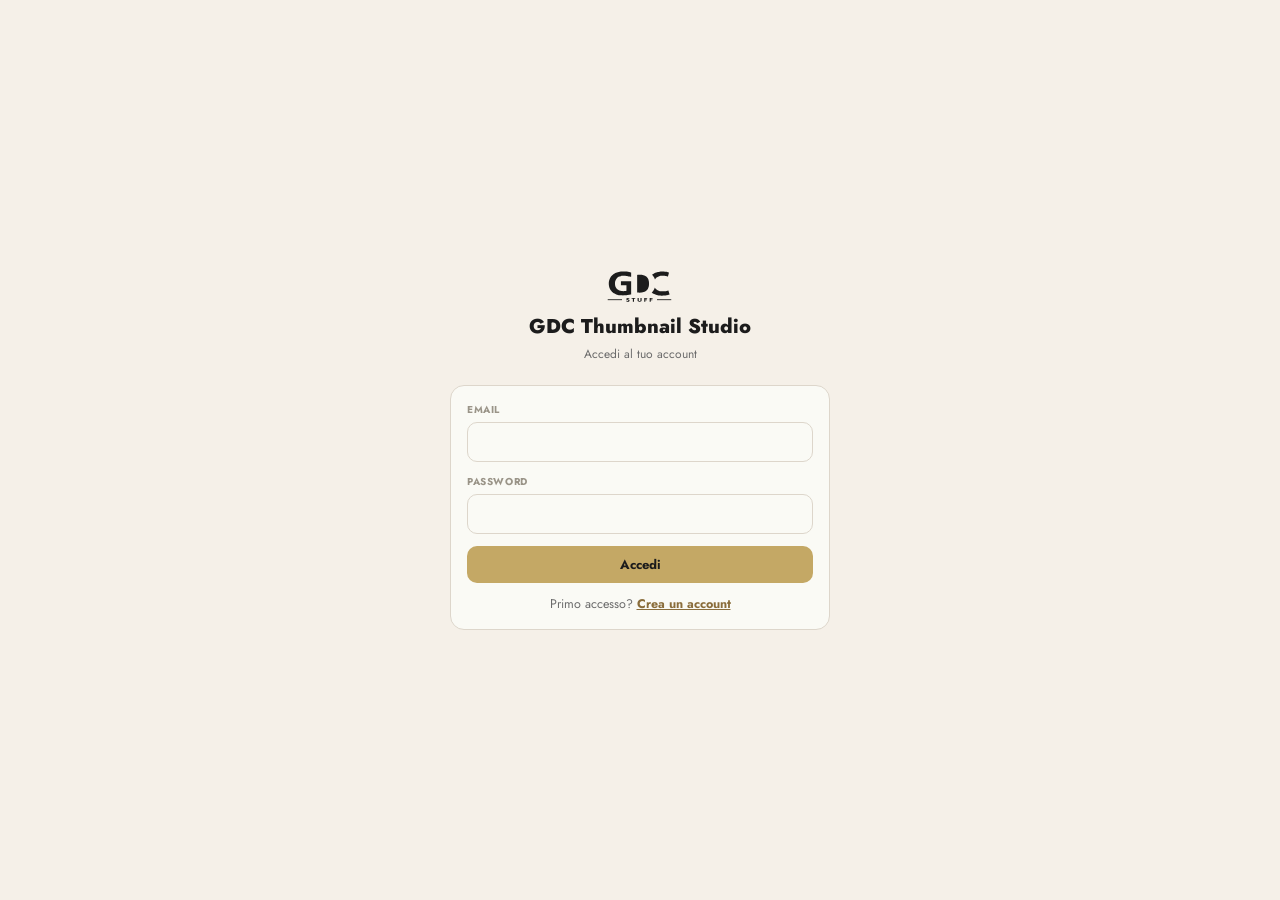
==== commit 777776c1: "Aggiunge la tab "Guida modelli" e corregge il colore del logo Nuova tab in client.html raggiungibile" ====
--- a/client.html
+++ b/client.html
@@ -51,6 +51,24 @@
   /* ── IMPOSTAZIONI: righe provider compatte ── */
   .settings-provider-row{ border:1.5px solid var(--border); border-radius:12px; padding:10px 12px; margin-bottom:8px; }
   .settings-provider-row.active{ border-color:var(--maker); }
+
+  /* ── Icona info con tooltip (vicino ai selettori di modello) ── */
+  .info-tip{ position:relative; display:inline-flex; color:var(--grigio-lt); cursor:pointer; flex-shrink:0; }
+  .info-tip:hover{ color:var(--sabbia-dk); }
+  .info-tip .tip-bubble{
+    position:absolute; bottom:calc(100% + 7px); right:-6px; z-index:80; width:max-content; max-width:210px;
+    background:var(--nero); color:var(--carta); font-size:11px; font-weight:600; line-height:1.35;
+    padding:7px 10px; border-radius:8px; text-align:left;
+    opacity:0; pointer-events:none; transform:translateY(3px); transition:opacity .12s,transform .12s;
+  }
+  .info-tip:hover .tip-bubble{ opacity:1; transform:translateY(0); }
+
+  /* ── GUIDA MODELLI: card per motore ── */
+  .model-card{ background:var(--bianco); border:1.5px solid var(--border); border-radius:var(--radius); padding:14px 16px; margin-bottom:10px; }
+  .model-card.rec{ border-color:var(--sabbia); border-width:2px; }
+  .model-card-head{ display:flex; align-items:center; justify-content:space-between; flex-wrap:wrap; gap:8px; margin-bottom:7px; }
+  .model-card-name{ font-weight:800; font-size:14px; }
+  .model-card-tags{ display:flex; flex-wrap:wrap; gap:5px; }
 </style>
 </head>
 <body>
@@ -77,6 +95,7 @@
     <button class="tab-btn" data-tab="view-profile"><svg class="icon icon-sm" aria-hidden="true"><use href="assets/icons.svg#icon-user"></use></svg> Profilo</button>
     <button class="tab-btn" data-tab="view-pricing"><svg class="icon icon-sm" aria-hidden="true"><use href="assets/icons.svg#icon-tag"></use></svg> Prezzi</button>
     <button class="tab-btn" data-tab="view-settings"><svg class="icon icon-sm" aria-hidden="true"><use href="assets/icons.svg#icon-settings"></use></svg> Impostazioni</button>
+    <button class="tab-btn" data-tab="view-guide"><svg class="icon icon-sm" aria-hidden="true"><use href="assets/icons.svg#icon-lightbulb"></use></svg> Guida modelli</button>
   </div>
 
   <!-- ═══════════════════ VIEW: CREA MINIATURA ═══════════════════ -->
@@ -167,7 +186,10 @@
         <div class="step-head"><span class="step-num">3</span><svg class="icon" aria-hidden="true"><use href="assets/icons.svg#icon-file-text"></use></svg><span class="step-title">Script &amp; Analisi</span><span class="step-chevron">⌄</span></div>
         <div class="step-body">
           <div class="flex items-center justify-between mb-8" style="flex-wrap:wrap;gap:8px;">
-            <div class="section-lbl" style="margin:0;">Motore di analisi attivo</div>
+            <div class="flex items-center gap-6" style="margin:0;">
+              <div class="section-lbl" style="margin:0;">Motore di analisi attivo</div>
+              <span class="info-tip" onclick="goToGuide('text')"><svg class="icon icon-sm" aria-hidden="true"><use href="assets/icons.svg#icon-info"></use></svg><span class="tip-bubble">Guida per scegliere il modello migliore</span></span>
+            </div>
             <div class="model-picker" id="textModelPicker">
               <button type="button" class="btn btn-s btn-sm" id="textModelPickerBtn" onclick="toggleModelPicker('text')">—</button>
               <div class="model-picker-list" id="textModelPickerList"></div>
@@ -217,7 +239,10 @@
         <div class="step-head"><span class="step-num">4</span><svg class="icon" aria-hidden="true"><use href="assets/icons.svg#icon-sparkles"></use></svg><span class="step-title">Genera proposte</span><span class="step-chevron">⌄</span></div>
         <div class="step-body">
           <div class="flex items-center justify-between mb-12" style="flex-wrap:wrap;gap:8px;">
-            <div class="section-lbl" style="margin:0;">Provider attivo</div>
+            <div class="flex items-center gap-6" style="margin:0;">
+              <div class="section-lbl" style="margin:0;">Provider attivo</div>
+              <span class="info-tip" onclick="goToGuide('image')"><svg class="icon icon-sm" aria-hidden="true"><use href="assets/icons.svg#icon-info"></use></svg><span class="tip-bubble">Guida per scegliere il modello migliore</span></span>
+            </div>
             <div class="model-picker" id="imageModelPicker">
               <button type="button" class="btn btn-s btn-sm" id="imageModelPickerBtn" onclick="toggleModelPicker('image')">—</button>
               <div class="model-picker-list" id="imageModelPickerList"></div>
@@ -481,6 +506,146 @@
 
   </div>
 
+  <!-- ═══════════════════ VIEW: GUIDA MODELLI ═══════════════════ -->
+  <div class="tab-panel" id="view-guide">
+    <div class="card mt-12">
+      <div class="ttl" style="font-size:16px;margin-bottom:4px;">Guida per scegliere il modello migliore</div>
+      <p class="text-sm text-grigio">Non tutti i motori funzionano allo stesso modo per ogni passaggio. Qui trovi, per ciascun tipo di motore, quali sono oggi i migliori per una miniatura YouTube, quanto costano indicativamente e — cosa più importante — quali usano davvero le foto della tua Galleria volto per mantenere il viso coerente, e quali invece la ignorano.</p>
+    </div>
+
+    <!-- ── GENERAZIONE IMMAGINE ── -->
+    <div class="section-lbl mt-16" id="guide-image" style="scroll-margin-top:70px;display:flex;align-items:center;gap:6px;"><svg class="icon icon-sm" aria-hidden="true"><use href="assets/icons.svg#icon-sparkles"></use></svg> Generazione immagine (miniatura da zero)</div>
+
+    <div class="model-card rec">
+      <div class="model-card-head">
+        <span class="model-card-name">PuLID — fal.ai</span>
+        <div class="model-card-tags"><span class="tag tag-sabbia">Il migliore per il volto</span><span class="tag tag-grigio">~0,03€/immagine</span></div>
+      </div>
+      <p class="text-sm mb-8">Il motore con la fedeltà al volto più alta nei confronti indipendenti (identità preservata 94-96% dei casi contro l'88-92% di InstantID). Usa davvero le foto della tua Galleria volto. È la scelta giusta se la coerenza del viso è la priorità numero uno.</p>
+      <div class="hint">Configuralo in Impostazioni → Motori AI: provider "fal", modello <code>fal-ai/flux-pulid</code>. Serve una chiave fal.ai (crediti gratuiti di benvenuto).</div>
+      <a class="text-xs" href="https://fal.ai/models/fal-ai/flux-pulid" target="_blank" rel="noopener">Vedi il modello su fal.ai →</a>
+    </div>
+
+    <div class="model-card rec">
+      <div class="model-card-head">
+        <span class="model-card-name">InstantID — fal.ai</span>
+        <div class="model-card-tags"><span class="tag tag-sabbia">Consigliato</span><span class="tag tag-athlete">Il più usato</span><span class="tag tag-grigio">~0,04€/immagine</span></div>
+      </div>
+      <p class="text-sm mb-8">Buon compromesso tra fedeltà al volto (88-92%) e capacità di seguire il resto del prompt (ambientazione, posa, stile). È il motore fal.ai già preconfigurato di default in questo tool — usa davvero le foto della Galleria volto.</p>
+      <div class="hint">Già configurato: provider "fal", modello <code>fal-ai/instant-id</code>.</div>
+      <a class="text-xs" href="https://fal.ai/models/fal-ai/instant-id" target="_blank" rel="noopener">Vedi il modello su fal.ai →</a>
+    </div>
+
+    <div class="model-card">
+      <div class="model-card-head">
+        <span class="model-card-name">FLUX.1 schnell — Hugging Face</span>
+        <div class="model-card-tags"><span class="tag tag-maker">Gratis</span></div>
+      </div>
+      <p class="text-sm mb-8">Il motore attivo di default in questo tool: gratuito fino a 300 richieste/ora, molto veloce. <b>Attenzione:</b> oggi genera solo dal testo del prompt — non riceve le foto della Galleria volto, quindi il viso nel risultato non sarà coerente con i tuoi riferimenti. Va bene per provare il tool o per scene senza un volto identificabile, non per la miniatura finale con il tuo volto.</p>
+      <a class="text-xs" href="https://huggingface.co/black-forest-labs/FLUX.1-schnell" target="_blank" rel="noopener">Vedi il modello su Hugging Face →</a>
+    </div>
+
+    <div class="model-card">
+      <div class="model-card-head">
+        <span class="model-card-name">gpt-image-1 — OpenAI</span>
+        <div class="model-card-tags"><span class="tag tag-grigio">A pagamento (0,04-0,17€/immagine)</span></div>
+      </div>
+      <p class="text-sm mb-8">Immagini molto pulite e ottima capacità di seguire istruzioni testuali complesse (es. testo leggibile nell'immagine). Come FLUX.1 schnell, in questo tool <b>non riceve le foto di riferimento</b> in fase di generazione — stesso avvertimento sulla coerenza del viso.</p>
+      <div class="hint">OpenAI ha annunciato il ritiro di questo modello per il 23 ottobre 2026, sostituito da gpt-image-1.5 — se lo usi come motore principale, dimmelo quando vuoi che aggiorni la configurazione.</div>
+      <a class="text-xs" href="https://platform.openai.com/docs/models/gpt-image-1" target="_blank" rel="noopener">Documentazione OpenAI →</a>
+    </div>
+
+    <div class="model-card">
+      <div class="model-card-head">
+        <span class="model-card-name">Replicate (catalogo)</span>
+        <div class="model-card-tags"><span class="tag tag-grigio">A pagamento</span><span class="tag tag-grigio">Flessibile</span></div>
+      </div>
+      <p class="text-sm mb-8">Non è un singolo modello ma un intero catalogo (FLUX, Ideogram, Recraft, varianti di InstantID...). Scegli tu quale modello puntare nel campo "Modello" della configurazione: se il modello scelto accetta un'immagine di riferimento, questo tool gliela passa automaticamente.</p>
+      <a class="text-xs" href="https://replicate.com/collections/text-to-image" target="_blank" rel="noopener">Esplora il catalogo Replicate →</a>
+    </div>
+
+    <!-- ── ANALISI SCRIPT ── -->
+    <div class="section-lbl mt-16" id="guide-text" style="scroll-margin-top:70px;display:flex;align-items:center;gap:6px;"><svg class="icon icon-sm" aria-hidden="true"><use href="assets/icons.svg#icon-file-text"></use></svg> Analisi script (tono, stile, idee per la scena)</div>
+
+    <div class="model-card rec">
+      <div class="model-card-head">
+        <span class="model-card-name">Gemini 2.5/3 Flash — Google</span>
+        <div class="model-card-tags"><span class="tag tag-maker">Gratis</span><span class="tag tag-sabbia">Consigliato</span></div>
+      </div>
+      <p class="text-sm mb-8">Gratuito con limiti generosi (nessuna carta richiesta) ed è l'unico motore di questo tool che può analizzare un video YouTube direttamente dall'URL, non solo il testo — usato dal Kit permanente per "Impara dallo stile del canale". Ottimo punto di partenza.</p>
+      <a class="text-xs" href="https://aistudio.google.com/apikey" target="_blank" rel="noopener">Crea chiave gratuita Google AI Studio →</a>
+    </div>
+
+    <div class="model-card rec">
+      <div class="model-card-head">
+        <span class="model-card-name">Claude Haiku 4.5 — Anthropic</span>
+        <div class="model-card-tags"><span class="tag tag-sabbia">Il migliore per il tono</span><span class="tag tag-grigio">A pagamento</span></div>
+      </div>
+      <p class="text-sm mb-8">Il motore di default di questo tool per l'analisi testuale. Nella nostra esperienza coglie meglio le sfumature di tono/stile del canale a partire dallo script. Nessun livello gratuito, ma il costo per un'analisi è frazioni di centesimo (~1$ ogni milione di parole lette, ~5$ ogni milione scritte).</p>
+      <a class="text-xs" href="https://console.anthropic.com/settings/keys" target="_blank" rel="noopener">Crea chiave Anthropic →</a>
+    </div>
+
+    <div class="model-card">
+      <div class="model-card-head">
+        <span class="model-card-name">GPT-4o mini — OpenAI</span>
+        <div class="model-card-tags"><span class="tag tag-grigio">A pagamento</span><span class="tag tag-grigio">Economico</span></div>
+      </div>
+      <p class="text-sm mb-8">Molto economico e rapido. La famiglia GPT-4o è in fase di transizione verso la serie GPT-5 di OpenAI: se in futuro smette di rispondere o dà errori, potrebbe servire aggiornare il nome del modello nella configurazione.</p>
+      <a class="text-xs" href="https://platform.openai.com/docs/models" target="_blank" rel="noopener">Documentazione OpenAI →</a>
+    </div>
+
+    <div class="model-card">
+      <div class="model-card-head">
+        <span class="model-card-name">Qwen2.5-7B-Instruct — Hugging Face</span>
+        <div class="model-card-tags"><span class="tag tag-maker">Gratis</span></div>
+      </div>
+      <p class="text-sm mb-8">Completamente gratuito (stesso limite di 300 richieste/ora di FLUX). Qualità di analisi più semplice rispetto ai modelli sopra — va bene per un primo test senza registrare chiavi a pagamento.</p>
+      <a class="text-xs" href="https://huggingface.co/Qwen/Qwen2.5-7B-Instruct" target="_blank" rel="noopener">Vedi il modello su Hugging Face →</a>
+    </div>
+
+    <!-- ── MODIFICA IMMAGINE ── -->
+    <div class="section-lbl mt-16" id="guide-edit" style="scroll-margin-top:70px;display:flex;align-items:center;gap:6px;"><svg class="icon icon-sm" aria-hidden="true"><use href="assets/icons.svg#icon-pencil"></use></svg> Modifica immagine (ritocchi su una miniatura già generata)</div>
+
+    <div class="model-card rec">
+      <div class="model-card-head">
+        <span class="model-card-name">FLUX.1 Kontext — fal.ai</span>
+        <div class="model-card-tags"><span class="tag tag-sabbia">Il migliore</span><span class="tag tag-grigio">~0,04€/modifica</span></div>
+      </div>
+      <p class="text-sm mb-8">Lo standard attuale per modificare immagini via istruzioni testuali: capisce l'istruzione e mantiene coerenti stile e identità tra una modifica e l'altra, molto meglio di modelli più datati come Instruct-Pix2Pix. È già il motore fal.ai preconfigurato di default in questo tool.</p>
+      <div class="hint">Già configurato: provider "fal", modello <code>fal-ai/flux-pro/kontext</code>.</div>
+      <a class="text-xs" href="https://fal.ai/models/fal-ai/flux-pro/kontext" target="_blank" rel="noopener">Vedi il modello su fal.ai →</a>
+    </div>
+
+    <div class="model-card">
+      <div class="model-card-head">
+        <span class="model-card-name">gpt-image-1 (modifica) — OpenAI</span>
+        <div class="model-card-tags"><span class="tag tag-grigio">A pagamento</span><span class="tag tag-grigio">Alternativa solida</span></div>
+      </div>
+      <p class="text-sm mb-8">Stessa qualità pulita della generazione OpenAI, applicata alla modifica: carichi l'immagine e l'istruzione, senza dover disegnare una maschera. Stesso avviso di sopra sul ritiro pianificato per il 23 ottobre 2026.</p>
+      <a class="text-xs" href="https://platform.openai.com/docs/guides/image-generation" target="_blank" rel="noopener">Documentazione OpenAI →</a>
+    </div>
+
+    <div class="model-card">
+      <div class="model-card-head">
+        <span class="model-card-name">Instruct-Pix2Pix — Hugging Face</span>
+        <div class="model-card-tags"><span class="tag tag-maker">Gratis</span><span class="tag tag-life">Superato</span></div>
+      </div>
+      <p class="text-sm mb-8">Gratuito, ma è un modello del 2023: le modifiche sono meno precise e più "sporche" di FLUX Kontext, soprattutto su istruzioni articolate. Va bene per provare la funzione senza spendere, non per il risultato finale da consegnare.</p>
+      <a class="text-xs" href="https://huggingface.co/timbrooks/instruct-pix2pix" target="_blank" rel="noopener">Vedi il modello su Hugging Face →</a>
+    </div>
+
+    <div class="model-card">
+      <div class="model-card-head">
+        <span class="model-card-name">Replicate (catalogo)</span>
+        <div class="model-card-tags"><span class="tag tag-grigio">A pagamento</span><span class="tag tag-grigio">Flessibile</span></div>
+      </div>
+      <p class="text-sm mb-8">Come per la generazione, puoi puntare qualsiasi modello di editing del catalogo Replicate — ad esempio lo stesso FLUX Kontext in una versione alternativa.</p>
+      <a class="text-xs" href="https://replicate.com/black-forest-labs/flux-kontext-pro" target="_blank" rel="noopener">Vedi FLUX Kontext su Replicate →</a>
+    </div>
+
+    <div class="hint mt-8 mb-12">Prezzi indicativi al cambio EUR/USD di settembre 2026, per immagine/modifica a risoluzione standard — variano leggermente in base a formato e provider. Aggiorneremo questa guida quando cambiamo i motori configurati di default.</div>
+  </div>
+
 </div>
 
 <!-- SHEET: gestione provider (Impostazioni) -->
@@ -551,7 +716,10 @@
     </div>
 
     <div class="flex items-center justify-between mb-8" style="flex-wrap:wrap;gap:8px;">
-      <div class="section-lbl" style="margin:0;">Motore di modifica attivo</div>
+      <div class="flex items-center gap-6" style="margin:0;">
+        <div class="section-lbl" style="margin:0;">Motore di modifica attivo</div>
+        <span class="info-tip" onclick="goToGuide('edit')"><svg class="icon icon-sm" aria-hidden="true"><use href="assets/icons.svg#icon-info"></use></svg><span class="tip-bubble">Guida per scegliere il modello migliore</span></span>
+      </div>
       <div class="model-picker" id="editModelPicker">
         <button type="button" class="btn btn-s btn-sm" id="editModelPickerBtn" onclick="toggleModelPicker('edit')">—</button>
         <div class="model-picker-list" id="editModelPickerList"></div>
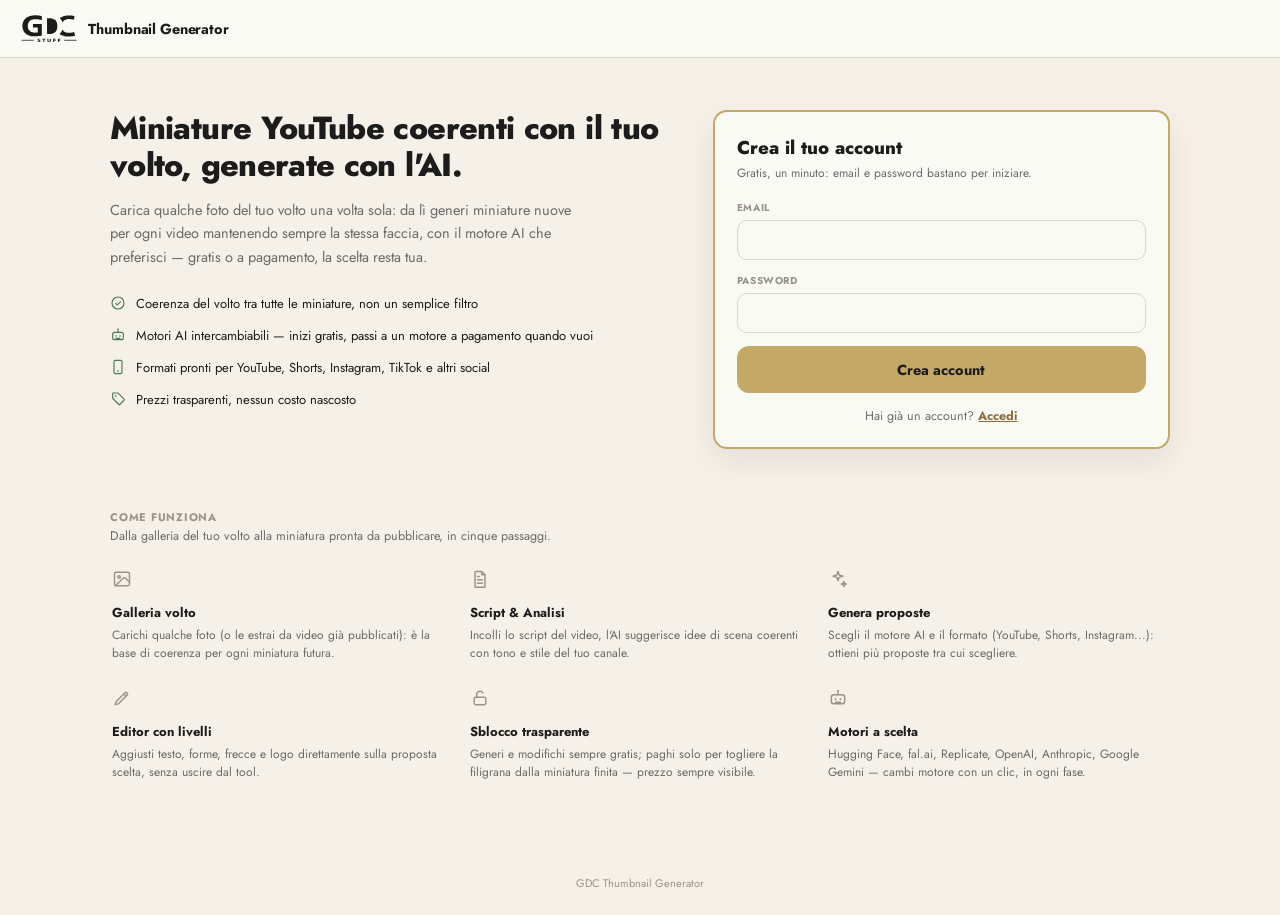
==== commit b8ff3263: "Rinomina in "Thumbnail Generator", logo più grande, CTA di iscrizione dominante Feedback sulla landi" ====
--- a/client.html
+++ b/client.html
@@ -3,7 +3,7 @@
 <head>
 <meta charset="UTF-8">
 <meta name="viewport" content="width=device-width, initial-scale=1.0">
-<title>GDC Thumbnail Studio — Il tuo spazio</title>
+<title>GDC Thumbnail Generator — Il tuo spazio</title>
 <link rel="stylesheet" href="assets/style.css">
 <style>
   /* ── STEPPER VERTICALE ── */
--- a/assets/style.css
+++ b/assets/style.css
@@ -37,7 +37,7 @@
 .brand-word b{ font-weight:800; }
 .brand-avatar{ width:28px; height:28px; border-radius:8px; object-fit:cover; flex-shrink:0; }
 /* Logo GDC reale (assets/logo-gdc.svg) — colore fisso nel file, coerente in chiaro/scuro. */
-.brand-logo{ height:24px; width:auto; flex-shrink:0; display:block; }
+.brand-logo{ height:30px; width:auto; flex-shrink:0; display:block; }
 
 /* ── ICONE (sprite SVG, sostituiscono le emoji) ── */
 .icon{ width:16px; height:16px; flex-shrink:0; stroke:currentColor; fill:none; }
@@ -69,6 +69,7 @@
 .btn-gh{ background:transparent; color:var(--grigio); border:1.5px solid var(--border); }
 .btn-gh:hover:not(:disabled){ background:var(--bianco); border-color:var(--grigio); }
 .btn-sm{ padding:6px 11px; font-size:12px; }
+.btn-lg{ padding:13px 20px; font-size:14.5px; border-radius:12px; }
 .btn-icon{ width:34px; height:34px; padding:0; border-radius:9px; display:inline-flex; align-items:center; justify-content:center; }
 .btn-block{ width:100%; justify-content:center; }
 
